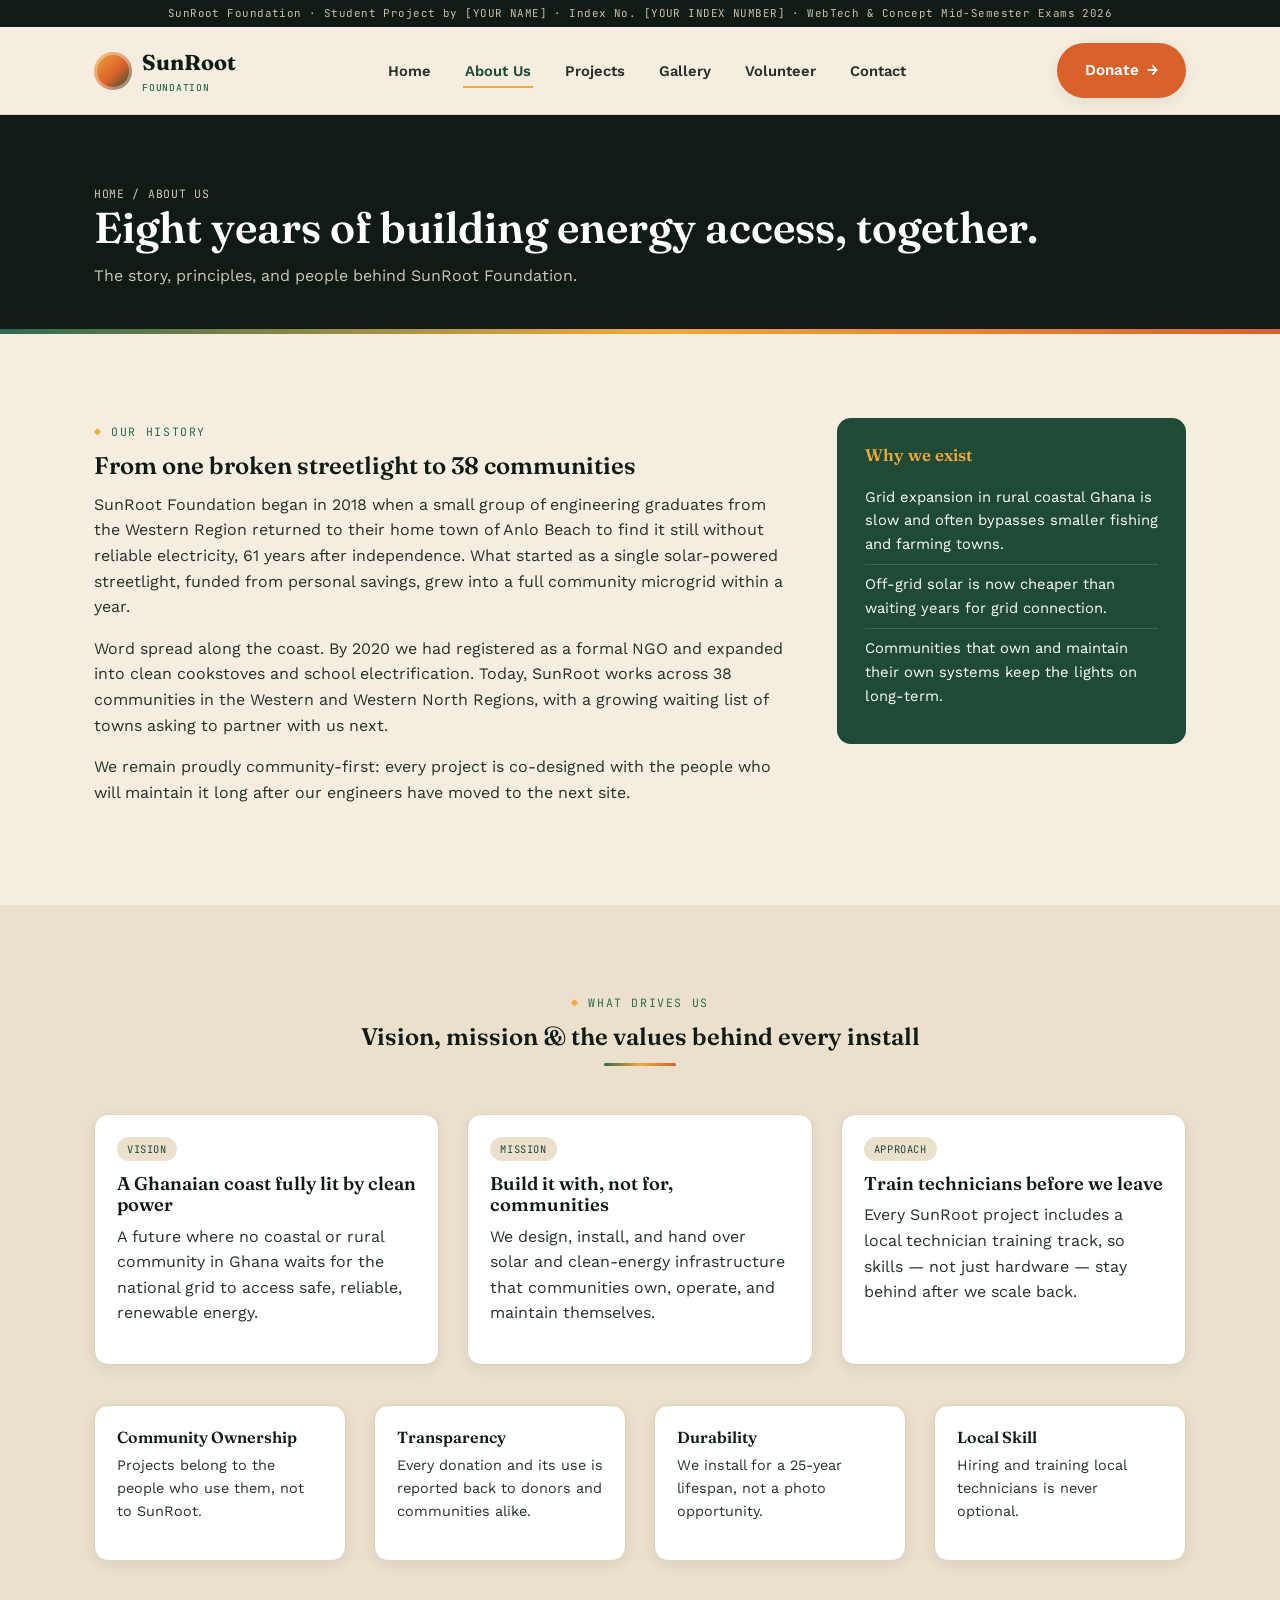
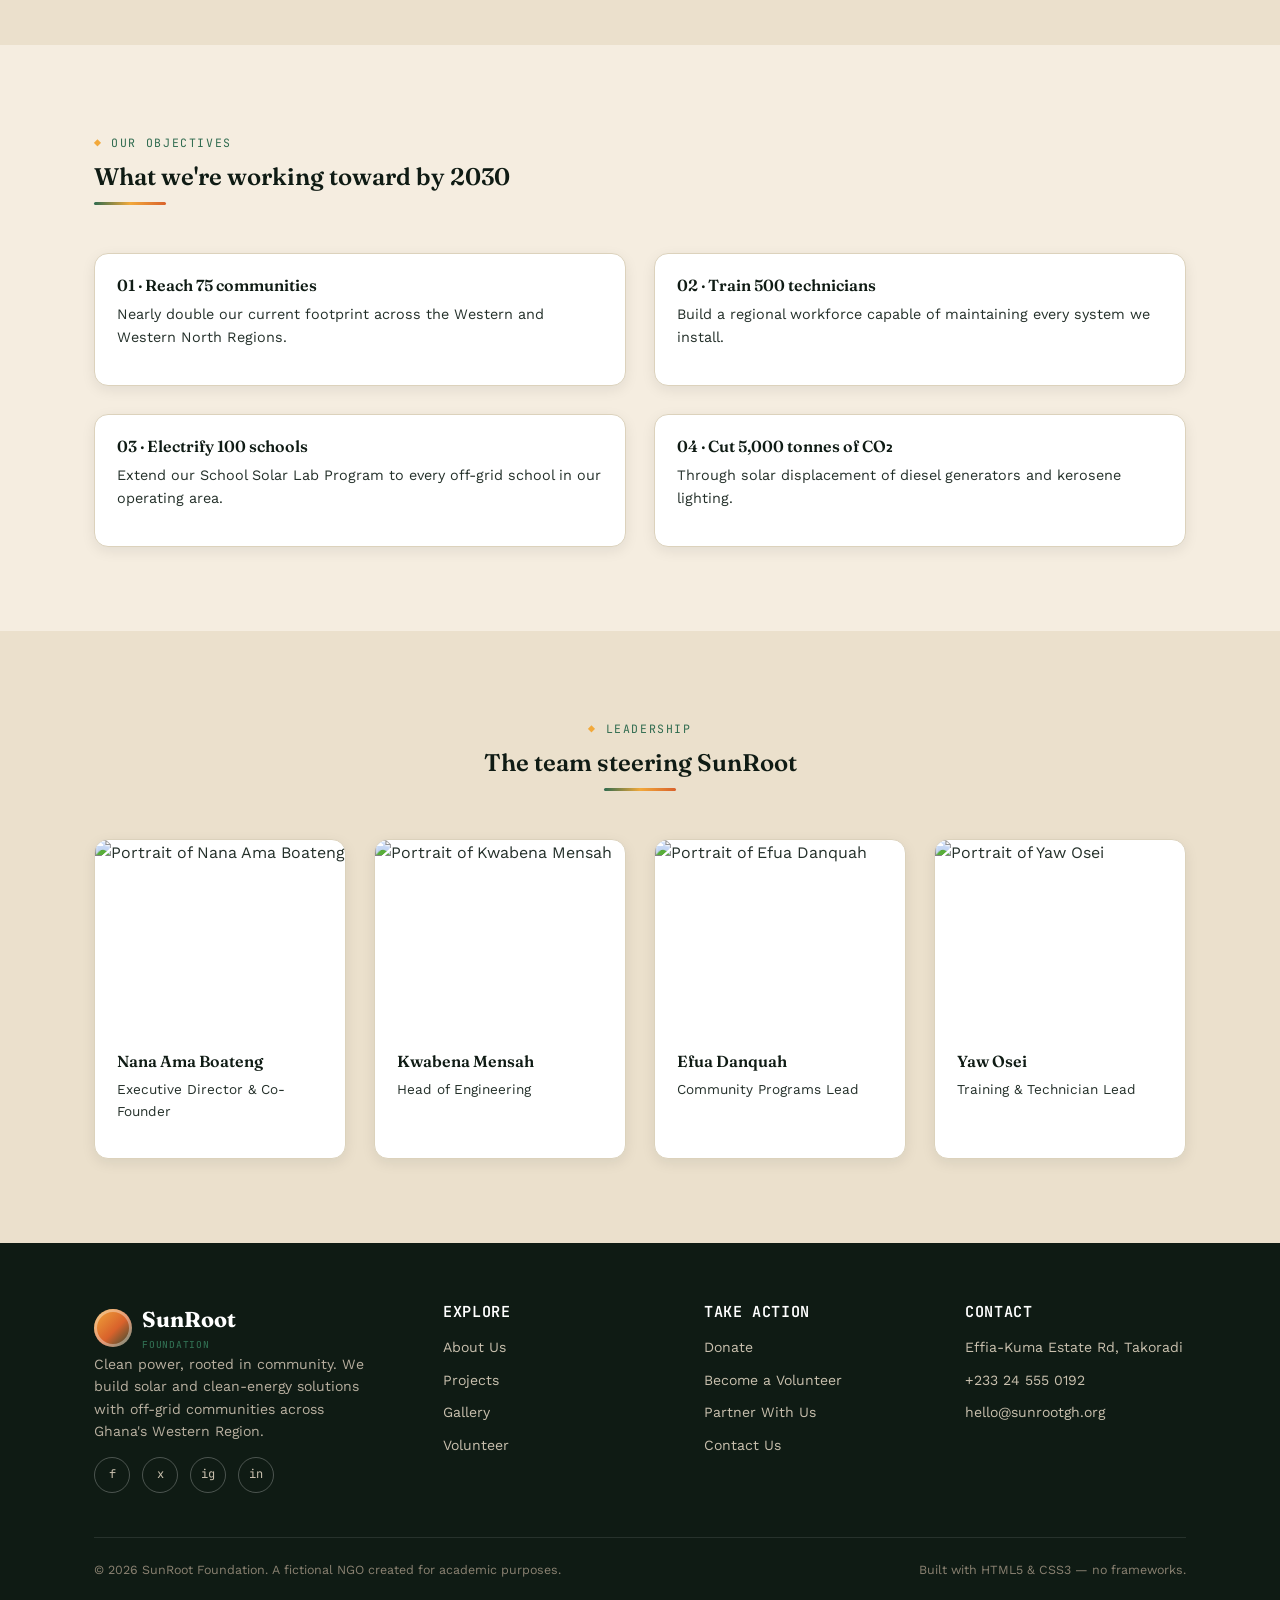
==== about.html @ 19f85299 "Added about page, projects page and style base" ====
<!DOCTYPE html>
<html lang="en">
<head>
<meta charset="UTF-8">
<meta name="viewport" content="width=device-width, initial-scale=1.0">
<title>About Us — SunRoot Foundation</title>
<meta name="description" content="Learn about SunRoot Foundation's history, mission, vision, core values, and the team building clean energy access in Ghana's Western Region.">
<link rel="stylesheet" href="css/style.css">
</head>
<body>

<div class="credit-bar">SunRoot Foundation &middot; Student Project by [YOUR NAME] &middot; Index No. [YOUR INDEX NUMBER] &middot; WebTech &amp; Concept Mid-Semester Exams 2026</div>

<header class="site-header">
  <div class="nav-wrap">
    <a href="index.html" class="brand">
      <span class="brand-mark" aria-hidden="true"></span>
      <span>SunRoot<br><small>Foundation</small></span>
    </a>
    <input type="checkbox" id="nav-toggle" class="hamburger">
    <label for="nav-toggle" class="nav-toggle-label" aria-label="Toggle navigation">&#9776;</label>
    <nav class="main-nav" aria-label="Primary">
      <ul>
        <li><a href="index.html">Home</a></li>
        <li><a href="about.html" aria-current="page">About Us</a></li>
        <li><a href="projects.html">Projects</a></li>
        <li><a href="gallery.html">Gallery</a></li>
        <li><a href="volunteer.html">Volunteer</a></li>
        <li><a href="contact.html">Contact</a></li>
      </ul>
    </nav>
    <div class="nav-cta">
      <a href="donate.html" class="btn btn-primary"><span>Donate</span> &rarr;</a>
    </div>
  </div>
</header>

<main>

  <section class="page-hero">
    <div class="container">
      <p class="breadcrumb">Home / About Us</p>
      <h1>Eight years of building energy access, together.</h1>
      <p>The story, principles, and people behind SunRoot Foundation.</p>
    </div>
  </section>

  <!-- HISTORY -->
  <section class="section">
    <div class="container">
      <div class="layout-with-aside">
        <div>
          <p class="eyebrow">Our history</p>
          <h2>From one broken streetlight to 38 communities</h2>
          <p>SunRoot Foundation began in 2018 when a small group of engineering graduates from the Western Region returned to their home town of Anlo Beach to find it still without reliable electricity, 61 years after independence. What started as a single solar-powered streetlight, funded from personal savings, grew into a full community microgrid within a year.</p>
          <p>Word spread along the coast. By 2020 we had registered as a formal NGO and expanded into clean cookstoves and school electrification. Today, SunRoot works across 38 communities in the Western and Western North Regions, with a growing waiting list of towns asking to partner with us next.</p>
          <p>We remain proudly community-first: every project is co-designed with the people who will maintain it long after our engineers have moved to the next site.</p>
        </div>
        <aside class="callout">
          <h3>Why we exist</h3>
          <ul>
            <li>Grid expansion in rural coastal Ghana is slow and often bypasses smaller fishing and farming towns.</li>
            <li>Off-grid solar is now cheaper than waiting years for grid connection.</li>
            <li>Communities that own and maintain their own systems keep the lights on long-term.</li>
          </ul>
        </aside>
      </div>
    </div>
  </section>

  <!-- VISION / MISSION / VALUES -->
  <section class="section section-alt">
    <div class="container">
      <div class="section-head center">
        <p class="eyebrow">What drives us</p>
        <h2>Vision, mission &amp; the values behind every install</h2>
        <div class="horizon-rule"></div>
      </div>
      <div class="grid grid-3">
        <div class="card">
          <div class="card-body">
            <span class="tag">Vision</span>
            <h3>A Ghanaian coast fully lit by clean power</h3>
            <p>A future where no coastal or rural community in Ghana waits for the national grid to access safe, reliable, renewable energy.</p>
          </div>
        </div>
        <div class="card">
          <div class="card-body">
            <span class="tag">Mission</span>
            <h3>Build it with, not for, communities</h3>
            <p>We design, install, and hand over solar and clean-energy infrastructure that communities own, operate, and maintain themselves.</p>
          </div>
        </div>
        <div class="card">
          <div class="card-body">
            <span class="tag">Approach</span>
            <h3>Train technicians before we leave</h3>
            <p>Every SunRoot project includes a local technician training track, so skills — not just hardware — stay behind after we scale back.</p>
          </div>
        </div>
      </div>

      <div class="grid grid-4" style="margin-top:40px;">
        <div class="card"><div class="card-body">
          <h3 style="font-size:1rem;">Community Ownership</h3>
          <p style="font-size:0.9rem;">Projects belong to the people who use them, not to SunRoot.</p>
        </div></div>
        <div class="card"><div class="card-body">
          <h3 style="font-size:1rem;">Transparency</h3>
          <p style="font-size:0.9rem;">Every donation and its use is reported back to donors and communities alike.</p>
        </div></div>
        <div class="card"><div class="card-body">
          <h3 style="font-size:1rem;">Durability</h3>
          <p style="font-size:0.9rem;">We install for a 25-year lifespan, not a photo opportunity.</p>
        </div></div>
        <div class="card"><div class="card-body">
          <h3 style="font-size:1rem;">Local Skill</h3>
          <p style="font-size:0.9rem;">Hiring and training local technicians is never optional.</p>
        </div></div>
      </div>
    </div>
  </section>

  <!-- OBJECTIVES -->
  <section class="section">
    <div class="container">
      <div class="section-head">
        <p class="eyebrow">Our objectives</p>
        <h2>What we're working toward by 2030</h2>
        <div class="horizon-rule"></div>
      </div>
      <ul class="grid grid-2" style="list-style:none;">
        <li class="card"><div class="card-body"><h3 style="font-size:1rem;">01 &middot; Reach 75 communities</h3><p style="font-size:0.9rem;">Nearly double our current footprint across the Western and Western North Regions.</p></div></li>
        <li class="card"><div class="card-body"><h3 style="font-size:1rem;">02 &middot; Train 500 technicians</h3><p style="font-size:0.9rem;">Build a regional workforce capable of maintaining every system we install.</p></div></li>
        <li class="card"><div class="card-body"><h3 style="font-size:1rem;">03 &middot; Electrify 100 schools</h3><p style="font-size:0.9rem;">Extend our School Solar Lab Program to every off-grid school in our operating area.</p></div></li>
        <li class="card"><div class="card-body"><h3 style="font-size:1rem;">04 &middot; Cut 5,000 tonnes of CO&#8322;</h3><p style="font-size:0.9rem;">Through solar displacement of diesel generators and kerosene lighting.</p></div></li>
      </ul>
    </div>
  </section>

  <!-- LEADERSHIP -->
  <section class="section section-alt">
    <div class="container">
      <div class="section-head center">
        <p class="eyebrow">Leadership</p>
        <h2>The team steering SunRoot</h2>
        <div class="horizon-rule"></div>
      </div>
      <div class="grid grid-4">
        <div class="card">
          <img src="https://picsum.photos/id/1005/400/400" alt="Portrait of Nana Ama Boateng">
          <div class="card-body">
            <h3 style="font-size:1rem;">Nana Ama Boateng</h3>
            <p style="font-size:0.85rem;">Executive Director &amp; Co-Founder</p>
          </div>
        </div>
        <div class="card">
          <img src="https://picsum.photos/id/1012/400/400" alt="Portrait of Kwabena Mensah">
          <div class="card-body">
            <h3 style="font-size:1rem;">Kwabena Mensah</h3>
            <p style="font-size:0.85rem;">Head of Engineering</p>
          </div>
        </div>
        <div class="card">
          <img src="https://picsum.photos/id/1027/400/400" alt="Portrait of Efua Danquah">
          <div class="card-body">
            <h3 style="font-size:1rem;">Efua Danquah</h3>
            <p style="font-size:0.85rem;">Community Programs Lead</p>
          </div>
        </div>
        <div class="card">
          <img src="https://picsum.photos/id/1074/400/400" alt="Portrait of Yaw Osei">
          <div class="card-body">
            <h3 style="font-size:1rem;">Yaw Osei</h3>
            <p style="font-size:0.85rem;">Training &amp; Technician Lead</p>
          </div>
        </div>
      </div>
    </div>
  </section>

</main>

<footer class="site-footer">
  <div class="container">
    <div class="footer-grid">
      <div class="footer-brand">
        <a href="index.html" class="brand" style="color:#fff;">
          <span class="brand-mark" aria-hidden="true"></span>
          <span>SunRoot<br><small>Foundation</small></span>
        </a>
        <p>Clean power, rooted in community. We build solar and clean-energy solutions with off-grid communities across Ghana's Western Region.</p>
        <div class="social-row">
          <a href="#" aria-label="Facebook">f</a>
          <a href="#" aria-label="X / Twitter">x</a>
          <a href="#" aria-label="Instagram">ig</a>
          <a href="#" aria-label="LinkedIn">in</a>
        </div>
      </div>
      <div>
        <h4>Explore</h4>
        <ul>
          <li><a href="about.html">About Us</a></li>
          <li><a href="projects.html">Projects</a></li>
          <li><a href="gallery.html">Gallery</a></li>
          <li><a href="volunteer.html">Volunteer</a></li>
        </ul>
      </div>
      <div>
        <h4>Take Action</h4>
        <ul>
          <li><a href="donate.html">Donate</a></li>
          <li><a href="volunteer.html">Become a Volunteer</a></li>
          <li><a href="contact.html">Partner With Us</a></li>
          <li><a href="contact.html">Contact Us</a></li>
        </ul>
      </div>
      <div>
        <h4>Contact</h4>
        <ul>
          <li>Effia-Kuma Estate Rd, Takoradi</li>
          <li>+233 24 555 0192</li>
          <li>hello@sunrootgh.org</li>
        </ul>
      </div>
    </div>
    <div class="footer-bottom">
      <span>&copy; 2026 SunRoot Foundation. A fictional NGO created for academic purposes.</span>
      <span>Built with HTML5 &amp; CSS3 &mdash; no frameworks.</span>
    </div>
  </div>
</footer>

</body>
</html>
---- css/style.css ----
/* =========================================================
   SunRoot Foundation — Stylesheet
   Clean Power, Rooted in Community.
   ========================================================= */

@import url('https://fonts.googleapis.com/css2?family=Fraunces:opsz,wght@9..144,400;9..144,500;9..144,600;9..144,700&family=Work+Sans:wght@400;500;600;700&family=JetBrains+Mono:wght@500&display=swap');

:root{
  /* --- Color tokens --- */
  --ink:        #0F1B14;   /* deep night sky */
  --ink-soft:   #16261C;
  --solar-gold: #F2A93B;   /* sun / primary accent */
  --root-green: #2F6B4F;   /* deep forest green, secondary */
  --root-green-dark: #1E4A36;
  --sand:       #F5EDE0;   /* warm page background */
  --sand-deep:  #EBE0CC;
  --ember:      #D9622B;   /* warm CTA / highlight */
  --slate:      #24302A;   /* body text */
  --slate-soft: #55645B;
  --white:      #FFFFFF;
  --line:       #DCD2BC;

  /* --- Type --- */
  --font-display: 'Fraunces', serif;
  --font-body: 'Work Sans', sans-serif;
  --font-mono: 'JetBrains Mono', monospace;

  --radius: 14px;
  --radius-sm: 8px;
  --shadow: 0 10px 30px rgba(15, 27, 20, 0.10);
  --shadow-soft: 0 4px 14px rgba(15, 27, 20, 0.08);
}

*, *::before, *::after{ box-sizing: border-box; }
html{ scroll-behavior: smooth; }
body{
  margin: 0;
  font-family: var(--font-body);
  color: var(--slate);
  background: var(--sand);
  line-height: 1.6;
  -webkit-font-smoothing: antialiased;
}
img{ max-width: 100%; display: block; }
a{ color: inherit; text-decoration: none; }
ul, ol{ margin: 0; padding: 0; list-style: none; }
h1, h2, h3, h4{
  font-family: var(--font-display);
  color: var(--ink);
  line-height: 1.15;
  margin: 0 0 0.5em;
  font-weight: 600;
}
p{ margin: 0 0 1em; }
:focus-visible{
  outline: 3px solid var(--ember);
  outline-offset: 3px;
}

.eyebrow{
  font-family: var(--font-mono);
  font-size: 0.72rem;
  letter-spacing: 0.14em;
  text-transform: uppercase;
  color: var(--root-green);
  display: inline-block;
  margin-bottom: 0.9em;
}
.eyebrow::before{ content: "◆ "; color: var(--solar-gold); }

.container{
  width: 100%;
  max-width: 1140px;
  margin: 0 auto;
  padding: 0 24px;
}
.section{ padding: 84px 0; }
.section-tight{ padding: 56px 0; }
.section-alt{ background: var(--sand-deep); }
.section-dark{ background: var(--ink); color: #E9E4D8; }
.section-dark h2, .section-dark h3{ color: var(--white); }

.section-head{ max-width: 640px; margin-bottom: 48px; }
.section-head.center{ margin-left: auto; margin-right: auto; text-align: center; }

/* Divider motif: a thin sunrise gradient bar, used sparingly as a signature echo */
.horizon-rule{
  height: 3px;
  width: 72px;
  border-radius: 3px;
  background: linear-gradient(90deg, var(--root-green), var(--solar-gold), var(--ember));
  margin: 0 0 22px;
}
.section-head.center .horizon-rule{ margin-inline: auto; }

/* =========================
   Buttons
   ========================= */
.btn{
  display: inline-flex;
  align-items: center;
  gap: 8px;
  padding: 13px 26px;
  border-radius: 100px;
  font-weight: 600;
  font-size: 0.95rem;
  border: 2px solid transparent;
  cursor: pointer;
  transition: transform 0.15s ease, box-shadow 0.15s ease, background 0.2s ease, color 0.2s ease;
}
.btn:hover{ transform: translateY(-2px); }
.btn-primary{ background: var(--ember); color: var(--white); box-shadow: var(--shadow-soft); }
.btn-primary:hover{ background: #C1531F; }
.btn-gold{ background: var(--solar-gold); color: var(--ink); box-shadow: var(--shadow-soft); }
.btn-gold:hover{ background: #E19A28; }
.btn-outline{ background: transparent; border-color: currentColor; color: inherit; }
.btn-outline:hover{ background: rgba(255,255,255,0.08); }
.btn-outline-dark{ background: transparent; border-color: var(--ink); color: var(--ink); }
.btn-outline-dark:hover{ background: var(--ink); color: var(--white); }
.btn-row{ display: flex; gap: 14px; flex-wrap: wrap; }

/* =========================
   Header / Nav
   ========================= */
.site-header{
  position: sticky;
  top: 0;
  z-index: 100;
  background: rgba(245, 237, 224, 0.92);
  backdrop-filter: blur(8px);
  border-bottom: 1px solid var(--line);
}
.credit-bar{
  background: var(--ink);
  color: #C9C0AE;
  font-family: var(--font-mono);
  font-size: 0.68rem;
  letter-spacing: 0.04em;
  text-align: center;
  padding: 5px 12px;
}
.nav-wrap{
  display: flex;
  align-items: center;
  justify-content: space-between;
  padding: 16px 24px;
  max-width: 1140px;
  margin: 0 auto;
}
.brand{
  display: flex;
  align-items: center;
  gap: 10px;
  font-family: var(--font-display);
  font-weight: 700;
  font-size: 1.35rem;
  color: var(--ink);
}
.brand-mark{
  width: 38px; height: 38px;
  border-radius: 50%;
  background: linear-gradient(135deg, var(--solar-gold) 0%, var(--ember) 55%, var(--root-green-dark) 100%);
  flex-shrink: 0;
  position: relative;
  box-shadow: inset 0 0 0 3px rgba(255,255,255,0.35);
}
.brand small{
  display: block;
  font-family: var(--font-mono);
  font-size: 0.6rem;
  letter-spacing: 0.08em;
  color: var(--root-green);
  font-weight: 500;
  text-transform: uppercase;
}
.main-nav ul{ display: flex; gap: 30px; align-items: center; }
.main-nav a{
  font-weight: 600;
  font-size: 0.92rem;
  color: var(--slate);
  padding: 6px 2px;
  border-bottom: 2px solid transparent;
  transition: border-color 0.2s ease, color 0.2s ease;
}
.main-nav a:hover, .main-nav a[aria-current="page"]{
  color: var(--root-green-dark);
  border-color: var(--solar-gold);
}
.nav-cta{ display: flex; align-items: center; gap: 18px; }
.hamburger{ display: none; }
.nav-toggle-label{ display: none; }

@media (max-width: 860px){
  .nav-wrap{ flex-wrap: wrap; }
  .nav-toggle-label{
    display: flex; align-items: center; justify-content: center;
    width: 42px; height: 42px; border-radius: var(--radius-sm);
    background: var(--ink); color: var(--white); cursor: pointer;
    font-family: var(--font-mono); font-size: 1.1rem;
  }
  .main-nav{
    order: 3;
    width: 100%;
    max-height: 0;
    overflow: hidden;
    transition: max-height 0.3s ease;
  }
  .main-nav ul{ flex-direction: column; align-items: flex-start; gap: 4px; padding: 16px 0 6px; }
  .main-nav a{ display: block; padding: 10px 4px; width: 100%; }
  .hamburger:checked ~ .main-nav{ max-height: 400px; }
  .nav-cta .btn span{ display: none; }
}

/* =========================
   Hero (signature sunrise)
   ========================= */
.hero{
  position: relative;
  background: linear-gradient(180deg, var(--ink) 0%, var(--ink) 45%, var(--root-green-dark) 78%, var(--solar-gold) 100%);
  color: var(--white);
  overflow: hidden;
  padding: 100px 0 0;
}
.hero-inner{
  max-width: 1140px;
  margin: 0 auto;
  padding: 0 24px 90px;
  position: relative;
  z-index: 2;
}
.hero h1{
  color: var(--white);
  font-size: clamp(2.4rem, 5vw, 3.6rem);
  max-width: 720px;
  margin-bottom: 0.35em;
}
.hero .lede{
  max-width: 560px;
  font-size: 1.1rem;
  color: #DCD5C4;
  margin-bottom: 2em;
}
.hero-sun{
  position: absolute;
  right: 6%;
  bottom: -60px;
  width: 260px; height: 260px;
  border-radius: 50%;
  background: radial-gradient(circle at 35% 30%, #FFE29A, var(--solar-gold) 55%, var(--ember) 100%);
  box-shadow: 0 0 90px 20px rgba(242,169,59,0.35);
  z-index: 1;
}
.hero-skyline{
  position: absolute;
  left: 0; right: 0; bottom: 0;
  height: 130px;
  z-index: 2;
  display: flex;
  align-items: flex-end;
  gap: 3px;
  padding: 0 4%;
  opacity: 0.9;
}
.hero-skyline i{
  display: block;
  background: var(--ink);
  flex: 1 0 auto;
}
.hero-stats{
  position: relative;
  z-index: 3;
  display: grid;
  grid-template-columns: repeat(4, 1fr);
  gap: 1px;
  background: rgba(255,255,255,0.14);
  border-top: 1px solid rgba(255,255,255,0.16);
}
.hero-stats div{
  background: var(--ink);
  padding: 26px 20px;
  text-align: left;
}
.hero-stats .num{
  font-family: var(--font-mono);
  font-size: 1.6rem;
  color: var(--solar-gold);
  display: block;
}
.hero-stats .label{ font-size: 0.8rem; color: #B9B0A0; }

/* =========================
   Page header (interior pages)
   ========================= */
.page-hero{
  background: var(--ink);
  color: var(--white);
  padding: 70px 0 46px;
  position: relative;
}
.page-hero::after{
  content: "";
  position: absolute; left: 0; right: 0; bottom: 0; height: 5px;
  background: linear-gradient(90deg, var(--root-green), var(--solar-gold), var(--ember));
}
.page-hero h1{ color: var(--white); margin-bottom: 10px; font-size: clamp(2rem, 4vw, 2.7rem); }
.page-hero p{ color: #CFC7B6; max-width: 600px; margin: 0; }
.breadcrumb{
  font-family: var(--font-mono);
  font-size: 0.72rem;
  color: var(--solar-gold);
  letter-spacing: 0.06em;
  margin-bottom: 14px;
  text-transform: uppercase;
}

/* =========================
   Cards / Grid layouts
   ========================= */
.grid{ display: grid; gap: 28px; }
.grid-3{ grid-template-columns: repeat(3, 1fr); }
.grid-2{ grid-template-columns: repeat(2, 1fr); }
.grid-4{ grid-template-columns: repeat(4, 1fr); }

.card{
  background: var(--white);
  border-radius: var(--radius);
  overflow: hidden;
  box-shadow: var(--shadow-soft);
  border: 1px solid var(--line);
  transition: transform 0.2s ease, box-shadow 0.2s ease;
  display: flex;
  flex-direction: column;
}
.card:hover{ transform: translateY(-5px); box-shadow: var(--shadow); }
.card img{ height: 190px; object-fit: cover; width: 100%; }
.card-body{ padding: 22px; flex: 1; display: flex; flex-direction: column; }
.card-body h3{ font-size: 1.15rem; margin-bottom: 8px; }
.tag{
  display: inline-block;
  font-family: var(--font-mono);
  font-size: 0.65rem;
  letter-spacing: 0.06em;
  text-transform: uppercase;
  background: var(--sand-deep);
  color: var(--root-green-dark);
  padding: 4px 10px;
  border-radius: 100px;
  margin-bottom: 12px;
  width: fit-content;
}
.tag.status-active{ background: #E4F0E8; color: var(--root-green-dark); }
.tag.status-scaling{ background: #FCEBD8; color: #A15A16; }
.card-meta{
  margin-top: auto;
  padding-top: 14px;
  border-top: 1px dashed var(--line);
  font-size: 0.82rem;
  color: var(--slate-soft);
  display: flex;
  justify-content: space-between;
}

/* Stat blocks */
.stat-strip{
  display: grid;
  grid-template-columns: repeat(4, 1fr);
  gap: 24px;
  text-align: center;
}
.stat-strip .num{
  font-family: var(--font-mono);
  font-size: 2.1rem;
  color: var(--root-green-dark);
  display: block;
}
.stat-strip .label{ font-size: 0.85rem; color: var(--slate-soft); }

/* Testimonials */
.testimonial{
  background: var(--white);
  border-radius: var(--radius);
  padding: 28px;
  border: 1px solid var(--line);
  box-shadow: var(--shadow-soft);
}
.testimonial p{ font-family: var(--font-display); font-size: 1.05rem; font-style: italic; color: var(--ink); }
.testimonial .who{ font-family: var(--font-mono); font-size: 0.75rem; color: var(--root-green); text-transform: uppercase; letter-spacing: 0.04em; }

/* Partners */
.partner-row{
  display: flex; flex-wrap: wrap; gap: 16px; justify-content: center;
}
.partner-badge{
  font-family: var(--font-mono);
  font-size: 0.82rem;
  border: 1px dashed var(--line);
  border-radius: var(--radius-sm);
  padding: 14px 22px;
  color: var(--slate-soft);
  background: var(--white);
}

/* =========================
   Aside / callout box
   ========================= */
.layout-with-aside{
  display: grid;
  grid-template-columns: 2fr 1fr;
  gap: 44px;
  align-items: start;
}
aside.callout{
  background: var(--root-green-dark);
  color: var(--white);
  border-radius: var(--radius);
  padding: 28px;
  position: sticky;
  top: 100px;
}
aside.callout h3{ color: var(--solar-gold); font-size: 1.05rem; }
aside.callout ul{ margin-top: 12px; }
aside.callout li{ padding: 8px 0; border-top: 1px solid rgba(255,255,255,0.15); font-size: 0.92rem; }
aside.callout li:first-child{ border-top: none; }

/* =========================
   Tables
   ========================= */
.table-wrap{ overflow-x: auto; border-radius: var(--radius); box-shadow: var(--shadow-soft); border: 1px solid var(--line); }
table{ width: 100%; border-collapse: collapse; background: var(--white); min-width: 560px; }
thead th{
  font-family: var(--font-mono);
  font-size: 0.72rem;
  text-transform: uppercase;
  letter-spacing: 0.05em;
  background: var(--ink);
  color: var(--solar-gold);
  text-align: left;
  padding: 14px 18px;
}
tbody td{ padding: 14px 18px; border-top: 1px solid var(--line); font-size: 0.92rem; }
tbody tr:nth-child(even){ background: var(--sand); }
tbody tr:hover{ background: var(--sand-deep); }

/* =========================
   Forms
   ========================= */
.form-card{
  background: var(--white);
  border-radius: var(--radius);
  padding: 36px;
  box-shadow: var(--shadow);
  border: 1px solid var(--line);
}
.form-grid{ display: grid; grid-template-columns: 1fr 1fr; gap: 20px; }
.field{ display: flex; flex-direction: column; gap: 7px; margin-bottom: 20px; }
.field.full{ grid-column: 1 / -1; }
.field label{ font-weight: 600; font-size: 0.88rem; color: var(--ink); }
.field .hint{ font-size: 0.76rem; color: var(--slate-soft); font-weight: 400; }
input, select, textarea{
  font-family: var(--font-body);
  font-size: 0.95rem;
  padding: 12px 14px;
  border-radius: var(--radius-sm);
  border: 1px solid var(--line);
  background: var(--sand);
  color: var(--slate);
}
input:focus, select:focus, textarea:focus{
  outline: none;
  border-color: var(--root-green);
  background: var(--white);
  box-shadow: 0 0 0 3px rgba(47,107,79,0.15);
}
fieldset{ border: none; padding: 0; margin: 0 0 20px; }
legend{ font-family: var(--font-mono); font-size: 0.75rem; text-transform: uppercase; color: var(--root-green-dark); letter-spacing: 0.05em; margin-bottom: 10px; padding: 0; }
.radio-row, .check-row{ display: flex; flex-wrap: wrap; gap: 16px; }
.radio-row label, .check-row label{ display: flex; align-items: center; gap: 8px; font-weight: 400; font-size: 0.9rem; }
input[type="radio"], input[type="checkbox"]{ width: auto; accent-color: var(--root-green); }

/* Donation tiers */
.tier-row{ display: grid; grid-template-columns: repeat(4, 1fr); gap: 14px; margin-bottom: 26px; }
.tier{
  border: 2px solid var(--line);
  border-radius: var(--radius-sm);
  padding: 16px 10px;
  text-align: center;
  cursor: pointer;
  background: var(--sand);
}
.tier input{ position: absolute; opacity: 0; }
.tier span{ display: block; font-family: var(--font-mono); font-weight: 700; font-size: 1.1rem; color: var(--ink); }
.tier small{ color: var(--slate-soft); font-size: 0.72rem; }
.tier:has(input:checked){ border-color: var(--ember); background: #FBEADD; }

/* =========================
   Footer
   ========================= */
.site-footer{ background: var(--ink); color: #C9C0AE; padding: 60px 0 0; }
.footer-grid{
  display: grid;
  grid-template-columns: 1.4fr 1fr 1fr 1fr;
  gap: 40px;
  padding-bottom: 44px;
  border-bottom: 1px solid rgba(255,255,255,0.1);
}
.footer-grid h4{ color: var(--white); font-size: 0.95rem; margin-bottom: 16px; font-family: var(--font-mono); text-transform: uppercase; letter-spacing: 0.04em; }
.footer-grid li{ margin-bottom: 10px; font-size: 0.88rem; }
.footer-grid a:hover{ color: var(--solar-gold); }
.footer-brand p{ font-size: 0.88rem; color: #B9B0A0; max-width: 280px; }
.social-row{ display: flex; gap: 12px; margin-top: 14px; }
.social-row a{
  width: 36px; height: 36px; border-radius: 50%;
  border: 1px solid rgba(255,255,255,0.25);
  display: flex; align-items: center; justify-content: center;
  font-family: var(--font-mono); font-size: 0.75rem;
}
.social-row a:hover{ background: var(--solar-gold); color: var(--ink); border-color: var(--solar-gold); }
.footer-bottom{
  display: flex; justify-content: space-between; flex-wrap: wrap; gap: 10px;
  padding: 22px 0; font-size: 0.78rem; color: #8B8272;
}

/* =========================
   Utility
   ========================= */
.mt-0{ margin-top: 0; }
.text-center{ text-align: center; }
.badge-list{ display: flex; flex-wrap: wrap; gap: 10px; }

/* =========================
   Responsive
   ========================= */
@media (max-width: 960px){
  .grid-3, .grid-4{ grid-template-columns: repeat(2, 1fr); }
  .hero-stats{ grid-template-columns: repeat(2, 1fr); }
  .stat-strip{ grid-template-columns: repeat(2, 1fr); }
  .layout-with-aside{ grid-template-columns: 1fr; }
  aside.callout{ position: static; }
  .footer-grid{ grid-template-columns: 1fr 1fr; }
  .tier-row{ grid-template-columns: repeat(2, 1fr); }
}
@media (max-width: 600px){
  .section{ padding: 56px 0; }
  .grid-3, .grid-4, .grid-2{ grid-template-columns: 1fr; }
  .form-grid{ grid-template-columns: 1fr; }
  .footer-grid{ grid-template-columns: 1fr; }
  .hero-stats{ grid-template-columns: 1fr 1fr; }
  .tier-row{ grid-template-columns: 1fr 1fr; }
}
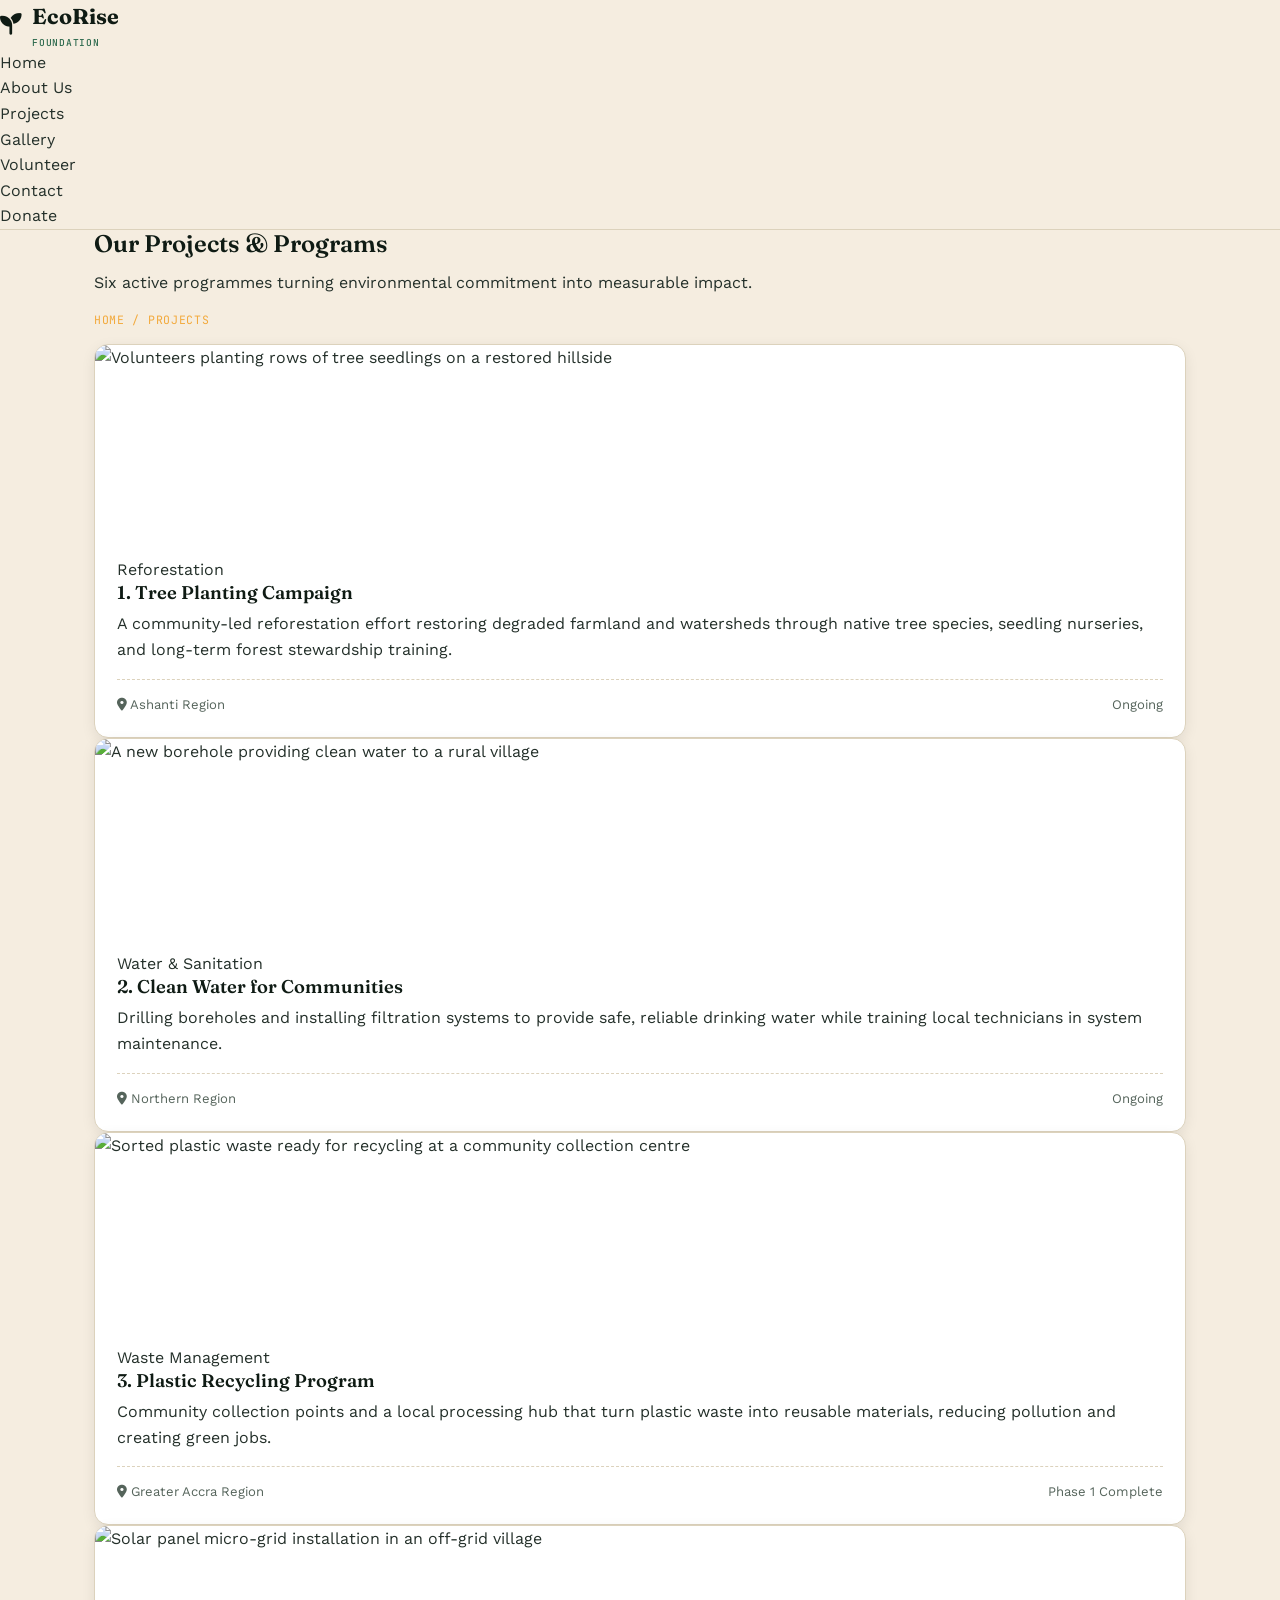
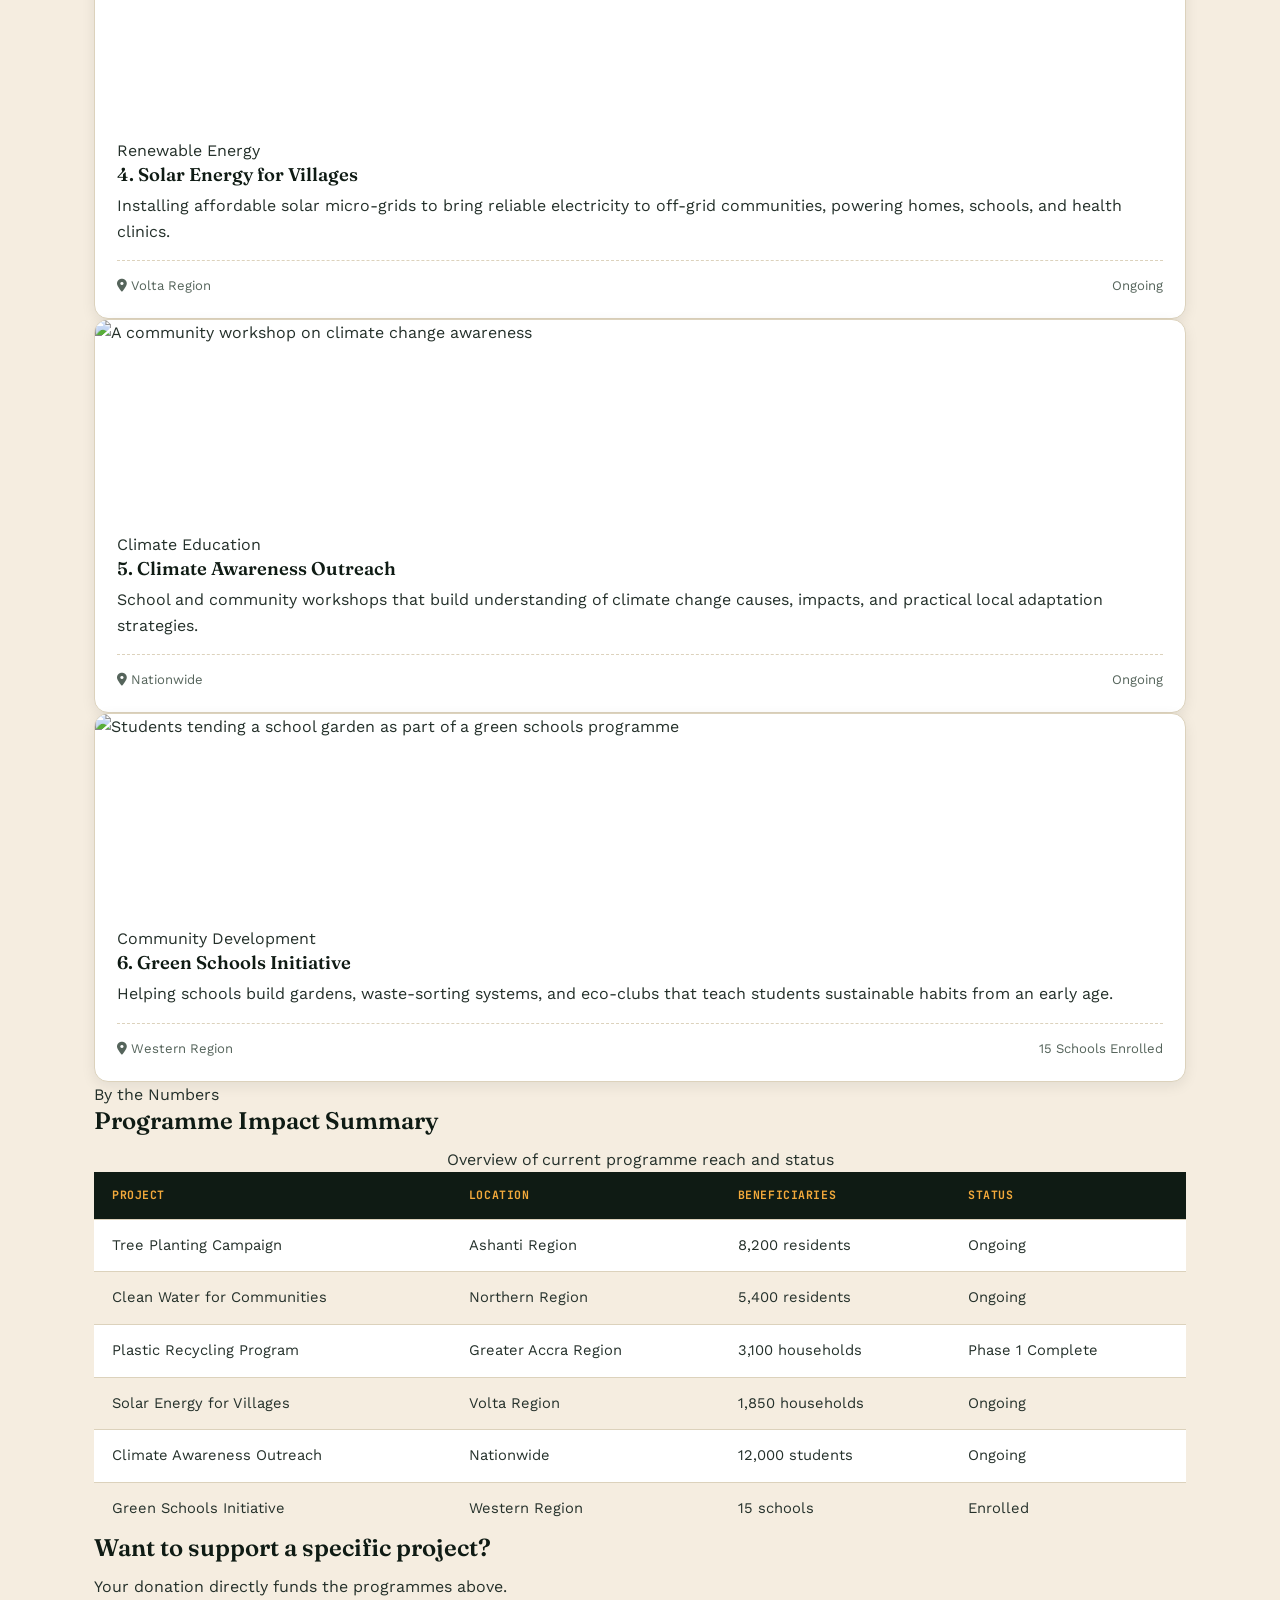
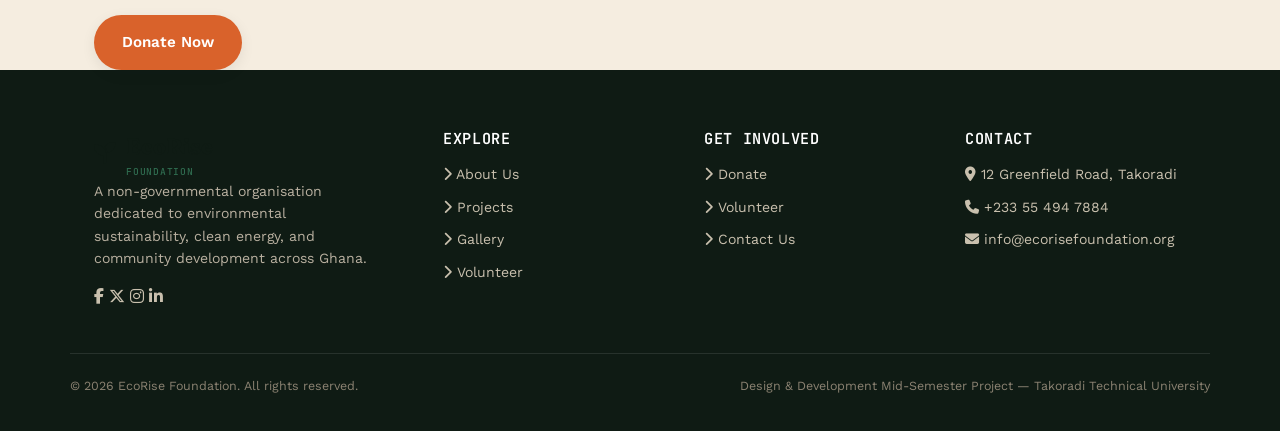
==== commit 93ba733c: "feat: updated the home, about and projects page" ====
--- a/about.html
+++ b/about.html
@@ -3,233 +3,251 @@
 <head>
 <meta charset="UTF-8">
 <meta name="viewport" content="width=device-width, initial-scale=1.0">
-<title>About Us — SunRoot Foundation</title>
-<meta name="description" content="Learn about SunRoot Foundation's history, mission, vision, core values, and the team building clean energy access in Ghana's Western Region.">
+<title>Projects &amp; Programs | EcoRise Foundation</title>
+<meta name="description" content="Explore EcoRise Foundation's environmental and community development projects, from tree planting to solar energy access.">
+<link rel="preconnect" href="https://fonts.googleapis.com">
+<link href="https://fonts.googleapis.com/css2?family=Poppins:wght@500;600;700;800&family=Nunito+Sans:wght@400;600;700&display=swap" rel="stylesheet">
+<link rel="stylesheet" href="https://cdnjs.cloudflare.com/ajax/libs/font-awesome/6.5.1/css/all.min.css">
 <link rel="stylesheet" href="css/style.css">
 </head>
 <body>
 
-<div class="credit-bar">SunRoot Foundation &middot; Student Project by [YOUR NAME] &middot; Index No. [YOUR INDEX NUMBER] &middot; WebTech &amp; Concept Mid-Semester Exams 2026</div>
+<!-- Name: [Your Full Name]  |  Index Number: [Your Index Number] -->
 
 <header class="site-header">
-  <div class="nav-wrap">
+  <nav class="navbar" aria-label="Primary navigation">
     <a href="index.html" class="brand">
-      <span class="brand-mark" aria-hidden="true"></span>
-      <span>SunRoot<br><small>Foundation</small></span>
+      <span class="brand-icon"><i class="fa-solid fa-seedling"></i></span>
+      <span>EcoRise <small>Foundation</small></span>
     </a>
-    <input type="checkbox" id="nav-toggle" class="hamburger">
-    <label for="nav-toggle" class="nav-toggle-label" aria-label="Toggle navigation">&#9776;</label>
-    <nav class="main-nav" aria-label="Primary">
+    <ul class="nav-links">
+      <li><a href="index.html">Home</a></li>
+      <li><a href="about.html">About Us</a></li>
+      <li><a href="projects.html" class="active">Projects</a></li>
+      <li><a href="gallery.html">Gallery</a></li>
+      <li><a href="volunteer.html">Volunteer</a></li>
+      <li><a href="contact.html">Contact</a></li>
+      <li><a href="donate.html" class="nav-cta">Donate</a></li>
+    </ul>
+  </nav>
+</header>
+
+<main>
+
+  <section class="page-banner">
+    <div class="container">
+      <h1>Our Projects &amp; Programs</h1>
+      <p>Six active programmes turning environmental commitment into measurable impact.</p>
+      <p class="breadcrumb"><a href="index.html">Home</a> / Projects</p>
+    </div>
+  </section>
+
+  <!-- ============ Projects Grid ============ -->
+  <section>
+    <div class="container">
+      <div class="card-grid">
+
+        <article class="card">
+          <img src="images/tree-plant.jpg" alt="Volunteers planting rows of tree seedlings on a restored hillside">
+          <div class="card-body">
+            <span class="card-tag">Reforestation</span>
+            <h3>1. Tree Planting Campaign</h3>
+            <p>A community-led reforestation effort restoring degraded farmland and watersheds through native tree species, seedling nurseries, and long-term forest stewardship training.</p>
+            <div class="card-meta">
+              <span><i class="fa-solid fa-location-dot"></i> Ashanti Region</span>
+              <span class="status-pill status-ongoing">Ongoing</span>
+            </div>
+          </div>
+        </article>
+
+        <article class="card">
+          <img src="images/clean_water.jpg" alt="A new borehole providing clean water to a rural village">
+          <div class="card-body">
+            <span class="card-tag">Water &amp; Sanitation</span>
+            <h3>2. Clean Water for Communities</h3>
+            <p>Drilling boreholes and installing filtration systems to provide safe, reliable drinking water while training local technicians in system maintenance.</p>
+            <div class="card-meta">
+              <span><i class="fa-solid fa-location-dot"></i> Northern Region</span>
+              <span class="status-pill status-ongoing">Ongoing</span>
+            </div>
+          </div>
+        </article>
+
+        <article class="card">
+          <img src="images/plastic.jpg" alt="Sorted plastic waste ready for recycling at a community collection centre">
+          <div class="card-body">
+            <span class="card-tag">Waste Management</span>
+            <h3>3. Plastic Recycling Program</h3>
+            <p>Community collection points and a local processing hub that turn plastic waste into reusable materials, reducing pollution and creating green jobs.</p>
+            <div class="card-meta">
+              <span><i class="fa-solid fa-location-dot"></i> Greater Accra Region</span>
+              <span class="status-pill status-complete">Phase 1 Complete</span>
+            </div>
+          </div>
+        </article>
+
+        <article class="card">
+          <img src="images/solar.webp" alt="Solar panel micro-grid installation in an off-grid village">
+          <div class="card-body">
+            <span class="card-tag">Renewable Energy</span>
+            <h3>4. Solar Energy for Villages</h3>
+            <p>Installing affordable solar micro-grids to bring reliable electricity to off-grid communities, powering homes, schools, and health clinics.</p>
+            <div class="card-meta">
+              <span><i class="fa-solid fa-location-dot"></i> Volta Region</span>
+              <span class="status-pill status-ongoing">Ongoing</span>
+            </div>
+          </div>
+        </article>
+
+        <article class="card">
+          <img src="images/climate.jpg" alt="A community workshop on climate change awareness">
+          <div class="card-body">
+            <span class="card-tag">Climate Education</span>
+            <h3>5. Climate Awareness Outreach</h3>
+            <p>School and community workshops that build understanding of climate change causes, impacts, and practical local adaptation strategies.</p>
+            <div class="card-meta">
+              <span><i class="fa-solid fa-location-dot"></i> Nationwide</span>
+              <span class="status-pill status-ongoing">Ongoing</span>
+            </div>
+          </div>
+        </article>
+
+        <article class="card">
+          <img src="images/green-school.jpg" alt="Students tending a school garden as part of a green schools programme">
+          <div class="card-body">
+            <span class="card-tag">Community Development</span>
+            <h3>6. Green Schools Initiative</h3>
+            <p>Helping schools build gardens, waste-sorting systems, and eco-clubs that teach students sustainable habits from an early age.</p>
+            <div class="card-meta">
+              <span><i class="fa-solid fa-location-dot"></i> Western Region</span>
+              <span class="status-pill status-complete">15 Schools Enrolled</span>
+            </div>
+          </div>
+        </article>
+
+      </div>
+    </div>
+  </section>
+
+  <!-- ============ Impact Summary Table ============ -->
+  <section class="bg-tint">
+    <div class="container">
+      <div class="section-heading center">
+        <span class="section-eyebrow">By the Numbers</span>
+        <h2>Programme Impact Summary</h2>
+      </div>
+      <table class="data-table">
+        <caption>Overview of current programme reach and status</caption>
+        <thead>
+          <tr>
+            <th scope="col">Project</th>
+            <th scope="col">Location</th>
+            <th scope="col">Beneficiaries</th>
+            <th scope="col">Status</th>
+          </tr>
+        </thead>
+        <tbody>
+          <tr>
+            <td>Tree Planting Campaign</td>
+            <td>Ashanti Region</td>
+            <td>8,200 residents</td>
+            <td><span class="status-pill status-ongoing">Ongoing</span></td>
+          </tr>
+          <tr>
+            <td>Clean Water for Communities</td>
+            <td>Northern Region</td>
+            <td>5,400 residents</td>
+            <td><span class="status-pill status-ongoing">Ongoing</span></td>
+          </tr>
+          <tr>
+            <td>Plastic Recycling Program</td>
+            <td>Greater Accra Region</td>
+            <td>3,100 households</td>
+            <td><span class="status-pill status-complete">Phase 1 Complete</span></td>
+          </tr>
+          <tr>
+            <td>Solar Energy for Villages</td>
+            <td>Volta Region</td>
+            <td>1,850 households</td>
+            <td><span class="status-pill status-ongoing">Ongoing</span></td>
+          </tr>
+          <tr>
+            <td>Climate Awareness Outreach</td>
+            <td>Nationwide</td>
+            <td>12,000 students</td>
+            <td><span class="status-pill status-ongoing">Ongoing</span></td>
+          </tr>
+          <tr>
+            <td>Green Schools Initiative</td>
+            <td>Western Region</td>
+            <td>15 schools</td>
+            <td><span class="status-pill status-complete">Enrolled</span></td>
+          </tr>
+        </tbody>
+      </table>
+    </div>
+  </section>
+
+  <section>
+    <div class="container">
+      <div class="cta-banner">
+        <div>
+          <h2>Want to support a specific project?</h2>
+          <p>Your donation directly funds the programmes above.</p>
+        </div>
+        <a href="donate.html" class="btn btn-primary">Donate Now</a>
+      </div>
+    </div>
+  </section>
+
+</main>
+
+<footer class="site-footer">
+  <div class="container footer-grid">
+    <div class="footer-brand">
+      <a href="index.html" class="brand">
+        <span class="brand-icon"><i class="fa-solid fa-seedling"></i></span>
+        <span>EcoRise <small>Foundation</small></span>
+      </a>
+      <p>A non-governmental organisation dedicated to environmental sustainability, clean energy, and community development across Ghana.</p>
+      <div class="footer-social">
+        <a href="#" aria-label="Facebook"><i class="fa-brands fa-facebook-f"></i></a>
+        <a href="#" aria-label="Twitter / X"><i class="fa-brands fa-x-twitter"></i></a>
+        <a href="#" aria-label="Instagram"><i class="fa-brands fa-instagram"></i></a>
+        <a href="#" aria-label="LinkedIn"><i class="fa-brands fa-linkedin-in"></i></a>
+      </div>
+    </div>
+    <nav class="footer-col">
+      <h4>Explore</h4>
       <ul>
-        <li><a href="index.html">Home</a></li>
-        <li><a href="about.html" aria-current="page">About Us</a></li>
-        <li><a href="projects.html">Projects</a></li>
-        <li><a href="gallery.html">Gallery</a></li>
-        <li><a href="volunteer.html">Volunteer</a></li>
-        <li><a href="contact.html">Contact</a></li>
+        <li><a href="about.html"><i class="fa-solid fa-chevron-right"></i> About Us</a></li>
+        <li><a href="projects.html"><i class="fa-solid fa-chevron-right"></i> Projects</a></li>
+        <li><a href="gallery.html"><i class="fa-solid fa-chevron-right"></i> Gallery</a></li>
+        <li><a href="volunteer.html"><i class="fa-solid fa-chevron-right"></i> Volunteer</a></li>
       </ul>
     </nav>
-    <div class="nav-cta">
-      <a href="donate.html" class="btn btn-primary"><span>Donate</span> &rarr;</a>
+    <nav class="footer-col">
+      <h4>Get Involved</h4>
+      <ul>
+        <li><a href="donate.html"><i class="fa-solid fa-chevron-right"></i> Donate</a></li>
+        <li><a href="volunteer.html"><i class="fa-solid fa-chevron-right"></i> Volunteer</a></li>
+        <li><a href="contact.html"><i class="fa-solid fa-chevron-right"></i> Contact Us</a></li>
+      </ul>
+    </nav>
+    <div class="footer-col">
+      <h4>Contact</h4>
+      <ul>
+        <li><a href="#"><i class="fa-solid fa-location-dot"></i> 12 Greenfield Road, Takoradi</a></li>
+        <li><a href="tel:+233554947884"><i class="fa-solid fa-phone"></i> +233 55 494 7884</a></li>
+        <li><a href="mailto:info@ecorisefoundation.org"><i class="fa-solid fa-envelope"></i> info@ecorisefoundation.org</a></li>
+      </ul>
     </div>
   </div>
-</header>
-
-<main>
-
-  <section class="page-hero">
-    <div class="container">
-      <p class="breadcrumb">Home / About Us</p>
-      <h1>Eight years of building energy access, together.</h1>
-      <p>The story, principles, and people behind SunRoot Foundation.</p>
-    </div>
-  </section>
-
-  <!-- HISTORY -->
-  <section class="section">
-    <div class="container">
-      <div class="layout-with-aside">
-        <div>
-          <p class="eyebrow">Our history</p>
-          <h2>From one broken streetlight to 38 communities</h2>
-          <p>SunRoot Foundation began in 2018 when a small group of engineering graduates from the Western Region returned to their home town of Anlo Beach to find it still without reliable electricity, 61 years after independence. What started as a single solar-powered streetlight, funded from personal savings, grew into a full community microgrid within a year.</p>
-          <p>Word spread along the coast. By 2020 we had registered as a formal NGO and expanded into clean cookstoves and school electrification. Today, SunRoot works across 38 communities in the Western and Western North Regions, with a growing waiting list of towns asking to partner with us next.</p>
-          <p>We remain proudly community-first: every project is co-designed with the people who will maintain it long after our engineers have moved to the next site.</p>
-        </div>
-        <aside class="callout">
-          <h3>Why we exist</h3>
-          <ul>
-            <li>Grid expansion in rural coastal Ghana is slow and often bypasses smaller fishing and farming towns.</li>
-            <li>Off-grid solar is now cheaper than waiting years for grid connection.</li>
-            <li>Communities that own and maintain their own systems keep the lights on long-term.</li>
-          </ul>
-        </aside>
-      </div>
-    </div>
-  </section>
-
-  <!-- VISION / MISSION / VALUES -->
-  <section class="section section-alt">
-    <div class="container">
-      <div class="section-head center">
-        <p class="eyebrow">What drives us</p>
-        <h2>Vision, mission &amp; the values behind every install</h2>
-        <div class="horizon-rule"></div>
-      </div>
-      <div class="grid grid-3">
-        <div class="card">
-          <div class="card-body">
-            <span class="tag">Vision</span>
-            <h3>A Ghanaian coast fully lit by clean power</h3>
-            <p>A future where no coastal or rural community in Ghana waits for the national grid to access safe, reliable, renewable energy.</p>
-          </div>
-        </div>
-        <div class="card">
-          <div class="card-body">
-            <span class="tag">Mission</span>
-            <h3>Build it with, not for, communities</h3>
-            <p>We design, install, and hand over solar and clean-energy infrastructure that communities own, operate, and maintain themselves.</p>
-          </div>
-        </div>
-        <div class="card">
-          <div class="card-body">
-            <span class="tag">Approach</span>
-            <h3>Train technicians before we leave</h3>
-            <p>Every SunRoot project includes a local technician training track, so skills — not just hardware — stay behind after we scale back.</p>
-          </div>
-        </div>
-      </div>
-
-      <div class="grid grid-4" style="margin-top:40px;">
-        <div class="card"><div class="card-body">
-          <h3 style="font-size:1rem;">Community Ownership</h3>
-          <p style="font-size:0.9rem;">Projects belong to the people who use them, not to SunRoot.</p>
-        </div></div>
-        <div class="card"><div class="card-body">
-          <h3 style="font-size:1rem;">Transparency</h3>
-          <p style="font-size:0.9rem;">Every donation and its use is reported back to donors and communities alike.</p>
-        </div></div>
-        <div class="card"><div class="card-body">
-          <h3 style="font-size:1rem;">Durability</h3>
-          <p style="font-size:0.9rem;">We install for a 25-year lifespan, not a photo opportunity.</p>
-        </div></div>
-        <div class="card"><div class="card-body">
-          <h3 style="font-size:1rem;">Local Skill</h3>
-          <p style="font-size:0.9rem;">Hiring and training local technicians is never optional.</p>
-        </div></div>
-      </div>
-    </div>
-  </section>
-
-  <!-- OBJECTIVES -->
-  <section class="section">
-    <div class="container">
-      <div class="section-head">
-        <p class="eyebrow">Our objectives</p>
-        <h2>What we're working toward by 2030</h2>
-        <div class="horizon-rule"></div>
-      </div>
-      <ul class="grid grid-2" style="list-style:none;">
-        <li class="card"><div class="card-body"><h3 style="font-size:1rem;">01 &middot; Reach 75 communities</h3><p style="font-size:0.9rem;">Nearly double our current footprint across the Western and Western North Regions.</p></div></li>
-        <li class="card"><div class="card-body"><h3 style="font-size:1rem;">02 &middot; Train 500 technicians</h3><p style="font-size:0.9rem;">Build a regional workforce capable of maintaining every system we install.</p></div></li>
-        <li class="card"><div class="card-body"><h3 style="font-size:1rem;">03 &middot; Electrify 100 schools</h3><p style="font-size:0.9rem;">Extend our School Solar Lab Program to every off-grid school in our operating area.</p></div></li>
-        <li class="card"><div class="card-body"><h3 style="font-size:1rem;">04 &middot; Cut 5,000 tonnes of CO&#8322;</h3><p style="font-size:0.9rem;">Through solar displacement of diesel generators and kerosene lighting.</p></div></li>
-      </ul>
-    </div>
-  </section>
-
-  <!-- LEADERSHIP -->
-  <section class="section section-alt">
-    <div class="container">
-      <div class="section-head center">
-        <p class="eyebrow">Leadership</p>
-        <h2>The team steering SunRoot</h2>
-        <div class="horizon-rule"></div>
-      </div>
-      <div class="grid grid-4">
-        <div class="card">
-          <img src="https://picsum.photos/id/1005/400/400" alt="Portrait of Nana Ama Boateng">
-          <div class="card-body">
-            <h3 style="font-size:1rem;">Nana Ama Boateng</h3>
-            <p style="font-size:0.85rem;">Executive Director &amp; Co-Founder</p>
-          </div>
-        </div>
-        <div class="card">
-          <img src="https://picsum.photos/id/1012/400/400" alt="Portrait of Kwabena Mensah">
-          <div class="card-body">
-            <h3 style="font-size:1rem;">Kwabena Mensah</h3>
-            <p style="font-size:0.85rem;">Head of Engineering</p>
-          </div>
-        </div>
-        <div class="card">
-          <img src="https://picsum.photos/id/1027/400/400" alt="Portrait of Efua Danquah">
-          <div class="card-body">
-            <h3 style="font-size:1rem;">Efua Danquah</h3>
-            <p style="font-size:0.85rem;">Community Programs Lead</p>
-          </div>
-        </div>
-        <div class="card">
-          <img src="https://picsum.photos/id/1074/400/400" alt="Portrait of Yaw Osei">
-          <div class="card-body">
-            <h3 style="font-size:1rem;">Yaw Osei</h3>
-            <p style="font-size:0.85rem;">Training &amp; Technician Lead</p>
-          </div>
-        </div>
-      </div>
-    </div>
-  </section>
-
-</main>
-
-<footer class="site-footer">
-  <div class="container">
-    <div class="footer-grid">
-      <div class="footer-brand">
-        <a href="index.html" class="brand" style="color:#fff;">
-          <span class="brand-mark" aria-hidden="true"></span>
-          <span>SunRoot<br><small>Foundation</small></span>
-        </a>
-        <p>Clean power, rooted in community. We build solar and clean-energy solutions with off-grid communities across Ghana's Western Region.</p>
-        <div class="social-row">
-          <a href="#" aria-label="Facebook">f</a>
-          <a href="#" aria-label="X / Twitter">x</a>
-          <a href="#" aria-label="Instagram">ig</a>
-          <a href="#" aria-label="LinkedIn">in</a>
-        </div>
-      </div>
-      <div>
-        <h4>Explore</h4>
-        <ul>
-          <li><a href="about.html">About Us</a></li>
-          <li><a href="projects.html">Projects</a></li>
-          <li><a href="gallery.html">Gallery</a></li>
-          <li><a href="volunteer.html">Volunteer</a></li>
-        </ul>
-      </div>
-      <div>
-        <h4>Take Action</h4>
-        <ul>
-          <li><a href="donate.html">Donate</a></li>
-          <li><a href="volunteer.html">Become a Volunteer</a></li>
-          <li><a href="contact.html">Partner With Us</a></li>
-          <li><a href="contact.html">Contact Us</a></li>
-        </ul>
-      </div>
-      <div>
-        <h4>Contact</h4>
-        <ul>
-          <li>Effia-Kuma Estate Rd, Takoradi</li>
-          <li>+233 24 555 0192</li>
-          <li>hello@sunrootgh.org</li>
-        </ul>
-      </div>
-    </div>
-    <div class="footer-bottom">
-      <span>&copy; 2026 SunRoot Foundation. A fictional NGO created for academic purposes.</span>
-      <span>Built with HTML5 &amp; CSS3 &mdash; no frameworks.</span>
-    </div>
+  <div class="container footer-bottom">
+    <p>&copy; 2026 EcoRise Foundation. All rights reserved.</p>
+    <p>Design &amp; Development Mid-Semester Project — Takoradi Technical University</p>
   </div>
 </footer>
 
 </body>
-</html>+</html>
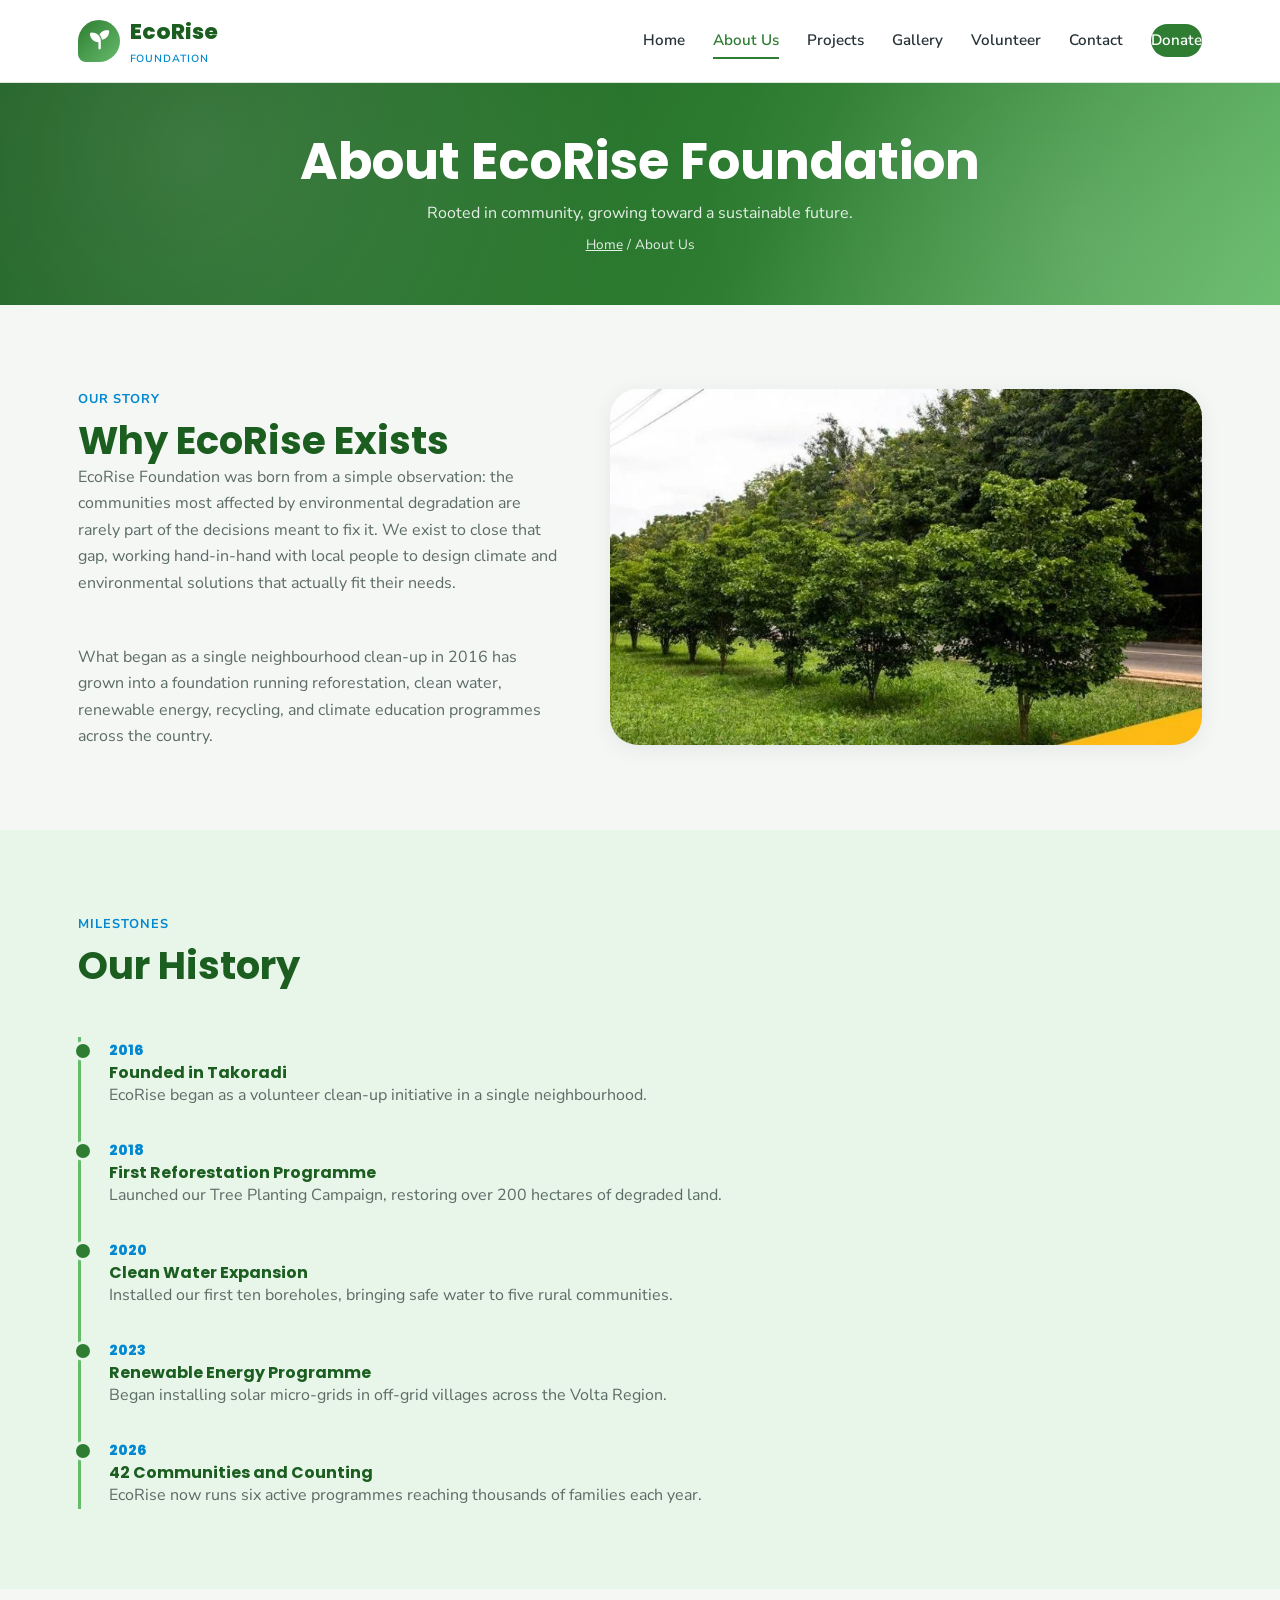
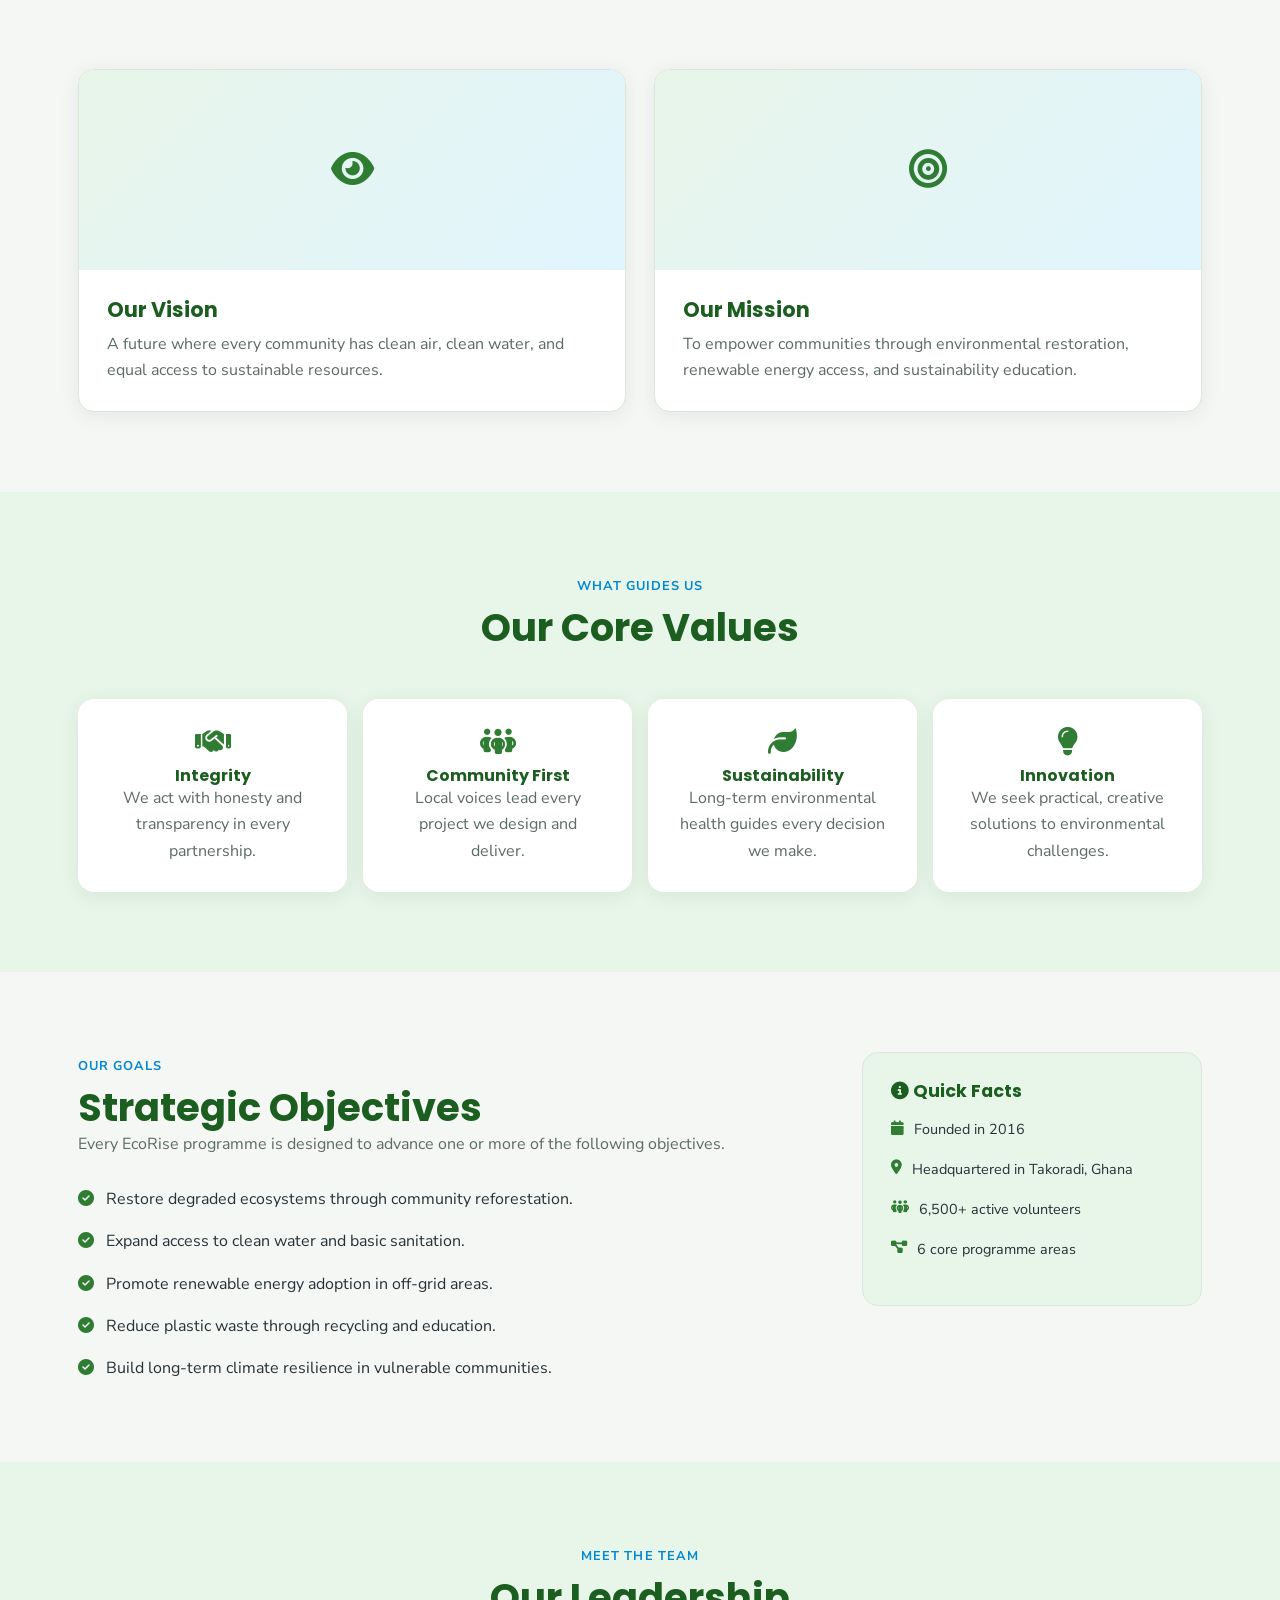
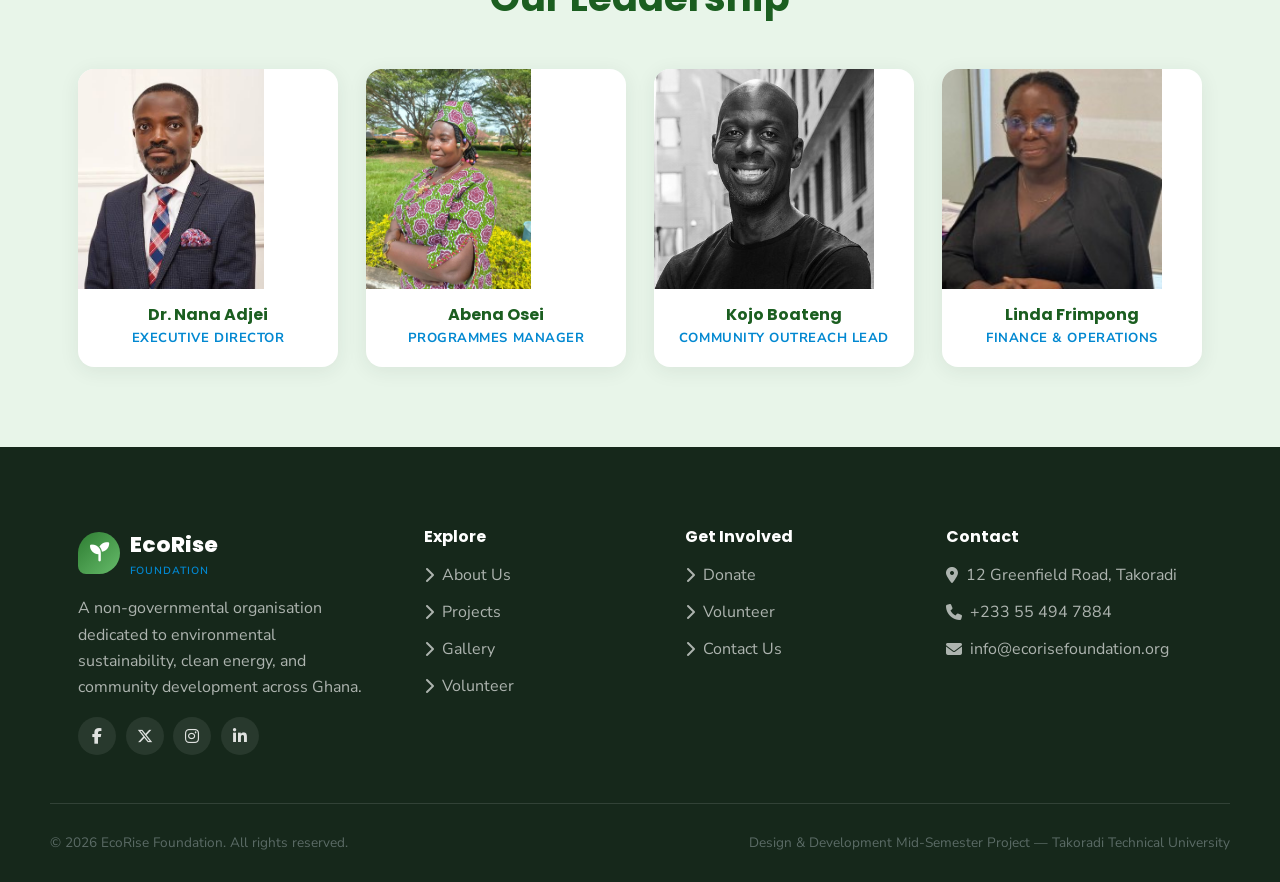
==== commit 2eca8386: "refactor: add new images to about section" ====
--- a/about.html
+++ b/about.html
@@ -3,8 +3,8 @@
 <head>
 <meta charset="UTF-8">
 <meta name="viewport" content="width=device-width, initial-scale=1.0">
-<title>Projects &amp; Programs | EcoRise Foundation</title>
-<meta name="description" content="Explore EcoRise Foundation's environmental and community development projects, from tree planting to solar energy access.">
+<title>About Us | EcoRise Foundation</title>
+<meta name="description" content="Learn about EcoRise Foundation's history, vision, mission, core values, and leadership team.">
 <link rel="preconnect" href="https://fonts.googleapis.com">
 <link href="https://fonts.googleapis.com/css2?family=Poppins:wght@500;600;700;800&family=Nunito+Sans:wght@400;600;700&display=swap" rel="stylesheet">
 <link rel="stylesheet" href="https://cdnjs.cloudflare.com/ajax/libs/font-awesome/6.5.1/css/all.min.css">
@@ -22,8 +22,8 @@
     </a>
     <ul class="nav-links">
       <li><a href="index.html">Home</a></li>
-      <li><a href="about.html">About Us</a></li>
-      <li><a href="projects.html" class="active">Projects</a></li>
+      <li><a href="about.html" class="active">About Us</a></li>
+      <li><a href="projects.html">Projects</a></li>
       <li><a href="gallery.html">Gallery</a></li>
       <li><a href="volunteer.html">Volunteer</a></li>
       <li><a href="contact.html">Contact</a></li>
@@ -36,166 +36,179 @@
 
   <section class="page-banner">
     <div class="container">
-      <h1>Our Projects &amp; Programs</h1>
-      <p>Six active programmes turning environmental commitment into measurable impact.</p>
-      <p class="breadcrumb"><a href="index.html">Home</a> / Projects</p>
-    </div>
-  </section>
-
-  <!-- ============ Projects Grid ============ -->
+      <h1>About EcoRise Foundation</h1>
+      <p>Rooted in community, growing toward a sustainable future.</p>
+      <p class="breadcrumb"><a href="index.html">Home</a> / About Us</p>
+    </div>
+  </section>
+
+  <!-- ============ History & Why We Exist ============ -->
   <section>
-    <div class="container">
-      <div class="card-grid">
-
+    <div class="container intro-grid">
+      <div>
+        <span class="section-eyebrow">Our Story</span>
+        <h2>Why EcoRise Exists</h2>
+        <p>EcoRise Foundation was born from a simple observation: the communities most affected by environmental degradation are rarely part of the decisions meant to fix it. We exist to close that gap, working hand-in-hand with local people to design climate and environmental solutions that actually fit their needs.</p>
+        <p class="mt-lg">What began as a single neighbourhood clean-up in 2016 has grown into a foundation running reforestation, clean water, renewable energy, recycling, and climate education programmes across the country.</p>
+      </div>
+      <img src="images/green-ghana.webp" alt="Early EcoRise volunteers during a community clean-up drive">
+    </div>
+  </section>
+
+  <!-- ============ History Timeline ============ -->
+  <section class="bg-tint">
+    <div class="container">
+      <div class="section-heading">
+        <span class="section-eyebrow">Milestones</span>
+        <h2>Our History</h2>
+      </div>
+      <div class="timeline">
+        <div class="timeline-item">
+          <span class="year">2016</span>
+          <h4>Founded in Takoradi</h4>
+          <p>EcoRise began as a volunteer clean-up initiative in a single neighbourhood.</p>
+        </div>
+        <div class="timeline-item">
+          <span class="year">2018</span>
+          <h4>First Reforestation Programme</h4>
+          <p>Launched our Tree Planting Campaign, restoring over 200 hectares of degraded land.</p>
+        </div>
+        <div class="timeline-item">
+          <span class="year">2020</span>
+          <h4>Clean Water Expansion</h4>
+          <p>Installed our first ten boreholes, bringing safe water to five rural communities.</p>
+        </div>
+        <div class="timeline-item">
+          <span class="year">2023</span>
+          <h4>Renewable Energy Programme</h4>
+          <p>Began installing solar micro-grids in off-grid villages across the Volta Region.</p>
+        </div>
+        <div class="timeline-item">
+          <span class="year">2026</span>
+          <h4>42 Communities and Counting</h4>
+          <p>EcoRise now runs six active programmes reaching thousands of families each year.</p>
+        </div>
+      </div>
+    </div>
+  </section>
+
+  <!-- ============ Vision & Mission ============ -->
+  <section>
+    <div class="container">
+      <div class="card-grid" style="grid-template-columns: repeat(2, 1fr);">
         <article class="card">
-          <img src="images/tree-plant.jpg" alt="Volunteers planting rows of tree seedlings on a restored hillside">
+          <div class="card-media"><i class="fa-solid fa-eye"></i></div>
           <div class="card-body">
-            <span class="card-tag">Reforestation</span>
-            <h3>1. Tree Planting Campaign</h3>
-            <p>A community-led reforestation effort restoring degraded farmland and watersheds through native tree species, seedling nurseries, and long-term forest stewardship training.</p>
-            <div class="card-meta">
-              <span><i class="fa-solid fa-location-dot"></i> Ashanti Region</span>
-              <span class="status-pill status-ongoing">Ongoing</span>
-            </div>
-          </div>
-        </article>
-
+            <h3>Our Vision</h3>
+            <p>A future where every community has clean air, clean water, and equal access to sustainable resources.</p>
+          </div>
+        </article>
         <article class="card">
-          <img src="images/clean_water.jpg" alt="A new borehole providing clean water to a rural village">
+          <div class="card-media"><i class="fa-solid fa-bullseye"></i></div>
           <div class="card-body">
-            <span class="card-tag">Water &amp; Sanitation</span>
-            <h3>2. Clean Water for Communities</h3>
-            <p>Drilling boreholes and installing filtration systems to provide safe, reliable drinking water while training local technicians in system maintenance.</p>
-            <div class="card-meta">
-              <span><i class="fa-solid fa-location-dot"></i> Northern Region</span>
-              <span class="status-pill status-ongoing">Ongoing</span>
-            </div>
-          </div>
-        </article>
-
-        <article class="card">
-          <img src="images/plastic.jpg" alt="Sorted plastic waste ready for recycling at a community collection centre">
-          <div class="card-body">
-            <span class="card-tag">Waste Management</span>
-            <h3>3. Plastic Recycling Program</h3>
-            <p>Community collection points and a local processing hub that turn plastic waste into reusable materials, reducing pollution and creating green jobs.</p>
-            <div class="card-meta">
-              <span><i class="fa-solid fa-location-dot"></i> Greater Accra Region</span>
-              <span class="status-pill status-complete">Phase 1 Complete</span>
-            </div>
-          </div>
-        </article>
-
-        <article class="card">
-          <img src="images/solar.webp" alt="Solar panel micro-grid installation in an off-grid village">
-          <div class="card-body">
-            <span class="card-tag">Renewable Energy</span>
-            <h3>4. Solar Energy for Villages</h3>
-            <p>Installing affordable solar micro-grids to bring reliable electricity to off-grid communities, powering homes, schools, and health clinics.</p>
-            <div class="card-meta">
-              <span><i class="fa-solid fa-location-dot"></i> Volta Region</span>
-              <span class="status-pill status-ongoing">Ongoing</span>
-            </div>
-          </div>
-        </article>
-
-        <article class="card">
-          <img src="images/climate.jpg" alt="A community workshop on climate change awareness">
-          <div class="card-body">
-            <span class="card-tag">Climate Education</span>
-            <h3>5. Climate Awareness Outreach</h3>
-            <p>School and community workshops that build understanding of climate change causes, impacts, and practical local adaptation strategies.</p>
-            <div class="card-meta">
-              <span><i class="fa-solid fa-location-dot"></i> Nationwide</span>
-              <span class="status-pill status-ongoing">Ongoing</span>
-            </div>
-          </div>
-        </article>
-
-        <article class="card">
-          <img src="images/green-school.jpg" alt="Students tending a school garden as part of a green schools programme">
-          <div class="card-body">
-            <span class="card-tag">Community Development</span>
-            <h3>6. Green Schools Initiative</h3>
-            <p>Helping schools build gardens, waste-sorting systems, and eco-clubs that teach students sustainable habits from an early age.</p>
-            <div class="card-meta">
-              <span><i class="fa-solid fa-location-dot"></i> Western Region</span>
-              <span class="status-pill status-complete">15 Schools Enrolled</span>
-            </div>
-          </div>
-        </article>
-
-      </div>
-    </div>
-  </section>
-
-  <!-- ============ Impact Summary Table ============ -->
+            <h3>Our Mission</h3>
+            <p>To empower communities through environmental restoration, renewable energy access, and sustainability education.</p>
+          </div>
+        </article>
+      </div>
+    </div>
+  </section>
+
+  <!-- ============ Core Values ============ -->
   <section class="bg-tint">
     <div class="container">
       <div class="section-heading center">
-        <span class="section-eyebrow">By the Numbers</span>
-        <h2>Programme Impact Summary</h2>
-      </div>
-      <table class="data-table">
-        <caption>Overview of current programme reach and status</caption>
-        <thead>
-          <tr>
-            <th scope="col">Project</th>
-            <th scope="col">Location</th>
-            <th scope="col">Beneficiaries</th>
-            <th scope="col">Status</th>
-          </tr>
-        </thead>
-        <tbody>
-          <tr>
-            <td>Tree Planting Campaign</td>
-            <td>Ashanti Region</td>
-            <td>8,200 residents</td>
-            <td><span class="status-pill status-ongoing">Ongoing</span></td>
-          </tr>
-          <tr>
-            <td>Clean Water for Communities</td>
-            <td>Northern Region</td>
-            <td>5,400 residents</td>
-            <td><span class="status-pill status-ongoing">Ongoing</span></td>
-          </tr>
-          <tr>
-            <td>Plastic Recycling Program</td>
-            <td>Greater Accra Region</td>
-            <td>3,100 households</td>
-            <td><span class="status-pill status-complete">Phase 1 Complete</span></td>
-          </tr>
-          <tr>
-            <td>Solar Energy for Villages</td>
-            <td>Volta Region</td>
-            <td>1,850 households</td>
-            <td><span class="status-pill status-ongoing">Ongoing</span></td>
-          </tr>
-          <tr>
-            <td>Climate Awareness Outreach</td>
-            <td>Nationwide</td>
-            <td>12,000 students</td>
-            <td><span class="status-pill status-ongoing">Ongoing</span></td>
-          </tr>
-          <tr>
-            <td>Green Schools Initiative</td>
-            <td>Western Region</td>
-            <td>15 schools</td>
-            <td><span class="status-pill status-complete">Enrolled</span></td>
-          </tr>
-        </tbody>
-      </table>
-    </div>
-  </section>
-
+        <span class="section-eyebrow">What Guides Us</span>
+        <h2>Our Core Values</h2>
+      </div>
+      <div class="values-grid">
+        <div class="value-card">
+          <i class="fa-solid fa-handshake"></i>
+          <h4>Integrity</h4>
+          <p>We act with honesty and transparency in every partnership.</p>
+        </div>
+        <div class="value-card">
+          <i class="fa-solid fa-people-group"></i>
+          <h4>Community First</h4>
+          <p>Local voices lead every project we design and deliver.</p>
+        </div>
+        <div class="value-card">
+          <i class="fa-solid fa-leaf"></i>
+          <h4>Sustainability</h4>
+          <p>Long-term environmental health guides every decision we make.</p>
+        </div>
+        <div class="value-card">
+          <i class="fa-solid fa-lightbulb"></i>
+          <h4>Innovation</h4>
+          <p>We seek practical, creative solutions to environmental challenges.</p>
+        </div>
+      </div>
+    </div>
+  </section>
+
+  <!-- ============ Objectives ============ -->
   <section>
-    <div class="container">
-      <div class="cta-banner">
-        <div>
-          <h2>Want to support a specific project?</h2>
-          <p>Your donation directly funds the programmes above.</p>
-        </div>
-        <a href="donate.html" class="btn btn-primary">Donate Now</a>
+    <div class="container split-layout">
+      <div>
+        <span class="section-eyebrow">Our Goals</span>
+        <h2>Strategic Objectives</h2>
+        <p>Every EcoRise programme is designed to advance one or more of the following objectives.</p>
+        <ul style="margin-top: var(--space-md); display:flex; flex-direction:column; gap: var(--space-sm);">
+          <li style="display:flex; gap:0.75rem;"><i class="fa-solid fa-circle-check" style="color:var(--color-primary); margin-top:4px;"></i> Restore degraded ecosystems through community reforestation.</li>
+          <li style="display:flex; gap:0.75rem;"><i class="fa-solid fa-circle-check" style="color:var(--color-primary); margin-top:4px;"></i> Expand access to clean water and basic sanitation.</li>
+          <li style="display:flex; gap:0.75rem;"><i class="fa-solid fa-circle-check" style="color:var(--color-primary); margin-top:4px;"></i> Promote renewable energy adoption in off-grid areas.</li>
+          <li style="display:flex; gap:0.75rem;"><i class="fa-solid fa-circle-check" style="color:var(--color-primary); margin-top:4px;"></i> Reduce plastic waste through recycling and education.</li>
+          <li style="display:flex; gap:0.75rem;"><i class="fa-solid fa-circle-check" style="color:var(--color-primary); margin-top:4px;"></i> Build long-term climate resilience in vulnerable communities.</li>
+        </ul>
+      </div>
+      <aside class="info-panel">
+        <h3><i class="fa-solid fa-circle-info"></i> Quick Facts</h3>
+        <ul>
+          <li><i class="fa-solid fa-calendar"></i> Founded in 2016</li>
+          <li><i class="fa-solid fa-location-dot"></i> Headquartered in Takoradi, Ghana</li>
+          <li><i class="fa-solid fa-people-group"></i> 6,500+ active volunteers</li>
+          <li><i class="fa-solid fa-diagram-project"></i> 6 core programme areas</li>
+        </ul>
+      </aside>
+    </div>
+  </section>
+
+  <!-- ============ Leadership Team ============ -->
+  <section class="bg-tint">
+    <div class="container">
+      <div class="section-heading center">
+        <span class="section-eyebrow">Meet the Team</span>
+        <h2>Our Leadership</h2>
+      </div>
+      <div class="team-grid">
+        <article class="team-card">
+          <img src="images/dr-nana.jpg" alt="Portrait of Dr. Nana Adjei, Executive Director">
+          <div class="team-body">
+            <h4>Dr. Nana Adjei</h4>
+            <span class="role">Executive Director</span>
+          </div>
+        </article>
+        <article class="team-card">
+          <img src="images/abena.jpeg" alt="Portrait of Abena Osei, Programmes Manager">
+          <div class="team-body">
+            <h4>Abena Osei</h4>
+            <span class="role">Programmes Manager</span>
+          </div>
+        </article>
+        <article class="team-card">
+          <img src="images/Kojo-Boateng.jpg" alt="Portrait of Kojo Boateng, Community Outreach Lead">
+          <div class="team-body">
+            <h4>Kojo Boateng</h4>
+            <span class="role">Community Outreach Lead</span>
+          </div>
+        </article>
+        <article class="team-card">
+          <img src="images/linda.jpg" alt="Portrait of Linda Frimpong, Finance & Operations">
+          <div class="team-body">
+            <h4>Linda Frimpong</h4>
+            <span class="role">Finance &amp; Operations</span>
+          </div>
+        </article>
       </div>
     </div>
   </section>
@@ -238,7 +251,7 @@
       <h4>Contact</h4>
       <ul>
         <li><a href="#"><i class="fa-solid fa-location-dot"></i> 12 Greenfield Road, Takoradi</a></li>
-        <li><a href="tel:+233554947884"><i class="fa-solid fa-phone"></i> +233 55 494 7884</a></li>
+        <li><a href="tel:+233201234567"><i class="fa-solid fa-phone"></i> +233 55 494 7884</a></li>
         <li><a href="mailto:info@ecorisefoundation.org"><i class="fa-solid fa-envelope"></i> info@ecorisefoundation.org</a></li>
       </ul>
     </div>
--- a/css/style.css
+++ b/css/style.css
@@ -1,549 +1,1269 @@
-/* =========================================================
-   SunRoot Foundation — Stylesheet
-   Clean Power, Rooted in Community.
-   ========================================================= */
-
-@import url('https://fonts.googleapis.com/css2?family=Fraunces:opsz,wght@9..144,400;9..144,500;9..144,600;9..144,700&family=Work+Sans:wght@400;500;600;700&family=JetBrains+Mono:wght@500&display=swap');
-
-:root{
-  /* --- Color tokens --- */
-  --ink:        #0F1B14;   /* deep night sky */
-  --ink-soft:   #16261C;
-  --solar-gold: #F2A93B;   /* sun / primary accent */
-  --root-green: #2F6B4F;   /* deep forest green, secondary */
-  --root-green-dark: #1E4A36;
-  --sand:       #F5EDE0;   /* warm page background */
-  --sand-deep:  #EBE0CC;
-  --ember:      #D9622B;   /* warm CTA / highlight */
-  --slate:      #24302A;   /* body text */
-  --slate-soft: #55645B;
-  --white:      #FFFFFF;
-  --line:       #DCD2BC;
-
-  /* --- Type --- */
-  --font-display: 'Fraunces', serif;
-  --font-body: 'Work Sans', sans-serif;
-  --font-mono: 'JetBrains Mono', monospace;
-
-  --radius: 14px;
+/* ==========================================================================
+   EcoRise Foundation — Stylesheet
+   Building a Greener Future Together
+   ========================================================================== */
+
+/* -------------------- Design Tokens -------------------- */
+:root {
+  /* Brand colours */
+  --color-primary: #2E7D32;
+  --color-primary-dark: #1B5E20;
+  --color-primary-light: #E8F5E9;
+  --color-secondary: #66BB6A;
+  --color-accent: #0288D1;
+  --color-accent-light: #E1F5FE;
+  --color-bg: #F5F7F5;
+  --color-surface: #FFFFFF;
+  --color-text: #263238;
+  --color-text-muted: #5B6B66;
+  --color-border: #DDE6DD;
+  --color-earth: #8D6E4F;
+
+  /* Typography */
+  --font-display: 'Poppins', 'Segoe UI', sans-serif;
+  --font-body: 'Nunito Sans', 'Segoe UI', sans-serif;
+
+  /* Spacing scale */
+  --space-xs: 0.5rem;
+  --space-sm: 1rem;
+  --space-md: 1.75rem;
+  --space-lg: 3rem;
+  --space-xl: 5rem;
+
+  /* Radii & shadows */
   --radius-sm: 8px;
-  --shadow: 0 10px 30px rgba(15, 27, 20, 0.10);
-  --shadow-soft: 0 4px 14px rgba(15, 27, 20, 0.08);
-}
-
-*, *::before, *::after{ box-sizing: border-box; }
-html{ scroll-behavior: smooth; }
-body{
+  --radius-md: 16px;
+  --radius-lg: 28px;
+  --shadow-soft: 0 4px 20px rgba(38, 56, 50, 0.08);
+  --shadow-hover: 0 12px 32px rgba(38, 56, 50, 0.16);
+
+  --max-width: 1180px;
+  --transition: all 0.25s ease;
+}
+
+/* -------------------- Reset -------------------- */
+* {
   margin: 0;
+  padding: 0;
+  box-sizing: border-box;
+}
+
+html {
+  scroll-behavior: smooth;
+}
+
+body {
   font-family: var(--font-body);
-  color: var(--slate);
-  background: var(--sand);
-  line-height: 1.6;
-  -webkit-font-smoothing: antialiased;
-}
-img{ max-width: 100%; display: block; }
-a{ color: inherit; text-decoration: none; }
-ul, ol{ margin: 0; padding: 0; list-style: none; }
-h1, h2, h3, h4{
+  color: var(--color-text);
+  background-color: var(--color-bg);
+  line-height: 1.65;
+  font-size: 1rem;
+  overflow-x: hidden;
+}
+
+img {
+  max-width: 100%;
+  display: block;
+}
+
+a {
+  text-decoration: none;
+  color: inherit;
+}
+
+ul,
+ol {
+  list-style: none;
+}
+
+h1,
+h2,
+h3,
+h4 {
   font-family: var(--font-display);
-  color: var(--ink);
-  line-height: 1.15;
-  margin: 0 0 0.5em;
-  font-weight: 600;
-}
-p{ margin: 0 0 1em; }
-:focus-visible{
-  outline: 3px solid var(--ember);
-  outline-offset: 3px;
-}
-
-.eyebrow{
-  font-family: var(--font-mono);
-  font-size: 0.72rem;
-  letter-spacing: 0.14em;
+  line-height: 1.2;
+  font-weight: 700;
+  color: var(--color-primary-dark);
+}
+
+h1 { font-size: clamp(2.2rem, 4vw, 3.4rem); }
+h2 { font-size: clamp(1.7rem, 3vw, 2.4rem); }
+h3 { font-size: 1.3rem; }
+
+p { color: var(--color-text-muted); }
+
+:focus-visible {
+  outline: 3px solid var(--color-accent);
+  outline-offset: 2px;
+}
+
+.container {
+  max-width: var(--max-width);
+  margin: 0 auto;
+  padding: 0 var(--space-md);
+}
+
+section {
+  padding: var(--space-xl) 0;
+}
+
+.section-eyebrow {
+  display: inline-flex;
+  align-items: center;
+  gap: 0.5rem;
+  color: var(--color-accent);
+  font-weight: 700;
   text-transform: uppercase;
-  color: var(--root-green);
-  display: inline-block;
-  margin-bottom: 0.9em;
-}
-.eyebrow::before{ content: "◆ "; color: var(--solar-gold); }
-
-.container{
-  width: 100%;
-  max-width: 1140px;
-  margin: 0 auto;
-  padding: 0 24px;
-}
-.section{ padding: 84px 0; }
-.section-tight{ padding: 56px 0; }
-.section-alt{ background: var(--sand-deep); }
-.section-dark{ background: var(--ink); color: #E9E4D8; }
-.section-dark h2, .section-dark h3{ color: var(--white); }
-
-.section-head{ max-width: 640px; margin-bottom: 48px; }
-.section-head.center{ margin-left: auto; margin-right: auto; text-align: center; }
-
-/* Divider motif: a thin sunrise gradient bar, used sparingly as a signature echo */
-.horizon-rule{
-  height: 3px;
-  width: 72px;
-  border-radius: 3px;
-  background: linear-gradient(90deg, var(--root-green), var(--solar-gold), var(--ember));
-  margin: 0 0 22px;
-}
-.section-head.center .horizon-rule{ margin-inline: auto; }
-
-/* =========================
-   Buttons
-   ========================= */
-.btn{
+  letter-spacing: 0.08em;
+  font-size: 0.8rem;
+  margin-bottom: var(--space-xs);
+}
+
+.section-heading {
+  max-width: 640px;
+  margin-bottom: var(--space-lg);
+}
+
+.section-heading p {
+  margin-top: var(--space-xs);
+  font-size: 1.05rem;
+}
+
+.section-heading.center {
+  margin-left: auto;
+  margin-right: auto;
+  text-align: center;
+}
+
+/* -------------------- Buttons -------------------- */
+.btn {
   display: inline-flex;
   align-items: center;
-  gap: 8px;
-  padding: 13px 26px;
-  border-radius: 100px;
-  font-weight: 600;
+  gap: 0.5rem;
+  padding: 0.85rem 1.75rem;
+  border-radius: 50px;
+  font-weight: 700;
+  font-family: var(--font-display);
   font-size: 0.95rem;
   border: 2px solid transparent;
   cursor: pointer;
-  transition: transform 0.15s ease, box-shadow 0.15s ease, background 0.2s ease, color 0.2s ease;
-}
-.btn:hover{ transform: translateY(-2px); }
-.btn-primary{ background: var(--ember); color: var(--white); box-shadow: var(--shadow-soft); }
-.btn-primary:hover{ background: #C1531F; }
-.btn-gold{ background: var(--solar-gold); color: var(--ink); box-shadow: var(--shadow-soft); }
-.btn-gold:hover{ background: #E19A28; }
-.btn-outline{ background: transparent; border-color: currentColor; color: inherit; }
-.btn-outline:hover{ background: rgba(255,255,255,0.08); }
-.btn-outline-dark{ background: transparent; border-color: var(--ink); color: var(--ink); }
-.btn-outline-dark:hover{ background: var(--ink); color: var(--white); }
-.btn-row{ display: flex; gap: 14px; flex-wrap: wrap; }
-
-/* =========================
-   Header / Nav
-   ========================= */
-.site-header{
+  transition: var(--transition);
+}
+
+.btn-primary {
+  background-color: var(--color-primary);
+  color: #fff;
+  box-shadow: var(--shadow-soft);
+}
+
+.btn-primary:hover {
+  background-color: var(--color-primary-dark);
+  transform: translateY(-3px);
+  box-shadow: var(--shadow-hover);
+}
+
+.btn-outline {
+  background-color: transparent;
+  color: #fff;
+  border-color: rgba(255, 255, 255, 0.7);
+}
+
+.btn-outline:hover {
+  background-color: rgba(255, 255, 255, 0.15);
+  border-color: #fff;
+  transform: translateY(-3px);
+}
+
+.btn-accent {
+  background-color: var(--color-accent);
+  color: #fff;
+  box-shadow: var(--shadow-soft);
+}
+
+.btn-accent:hover {
+  background-color: #026aa7;
+  transform: translateY(-3px);
+  box-shadow: var(--shadow-hover);
+}
+
+.btn-block {
+  width: 100%;
+  justify-content: center;
+}
+
+/* -------------------- Header & Navigation -------------------- */
+.site-header {
   position: sticky;
   top: 0;
   z-index: 100;
-  background: rgba(245, 237, 224, 0.92);
-  backdrop-filter: blur(8px);
-  border-bottom: 1px solid var(--line);
-}
-.credit-bar{
-  background: var(--ink);
-  color: #C9C0AE;
-  font-family: var(--font-mono);
-  font-size: 0.68rem;
-  letter-spacing: 0.04em;
+  background-color: rgba(255, 255, 255, 0.96);
+  backdrop-filter: blur(6px);
+  border-bottom: 1px solid var(--color-border);
+}
+
+.navbar {
+  display: flex;
+  align-items: center;
+  justify-content: space-between;
+  padding: 0.9rem var(--space-md);
+  max-width: var(--max-width);
+  margin: 0 auto;
+}
+
+.brand {
+  display: flex;
+  align-items: center;
+  gap: 0.6rem;
+  font-family: var(--font-display);
+  font-weight: 800;
+  font-size: 1.35rem;
+  color: var(--color-primary-dark);
+}
+
+.brand .brand-icon {
+  display: inline-flex;
+  align-items: center;
+  justify-content: center;
+  width: 42px;
+  height: 42px;
+  border-radius: 50% 50% 50% 8px;
+  background: linear-gradient(135deg, var(--color-primary), var(--color-secondary));
+  color: #fff;
+  font-size: 1.2rem;
+}
+
+.brand small {
+  display: block;
+  font-family: var(--font-body);
+  font-weight: 600;
+  font-size: 0.65rem;
+  letter-spacing: 0.08em;
+  text-transform: uppercase;
+  color: var(--color-accent);
+}
+
+.nav-links {
+  display: flex;
+  align-items: center;
+  gap: var(--space-md);
+}
+
+.nav-links a {
+  font-weight: 600;
+  font-size: 0.95rem;
+  color: var(--color-text);
+  position: relative;
+  padding: 0.4rem 0;
+  transition: var(--transition);
+}
+
+.nav-links a::after {
+  content: "";
+  position: absolute;
+  left: 0;
+  bottom: -2px;
+  width: 0;
+  height: 2px;
+  background-color: var(--color-primary);
+  transition: var(--transition);
+}
+
+.nav-links a:hover,
+.nav-links a.active {
+  color: var(--color-primary);
+}
+
+.nav-links a:hover::after,
+.nav-links a.active::after {
+  width: 100%;
+}
+
+.nav-cta {
+  background-color: var(--color-primary);
+  color: #fff !important;
+  padding: 0.6rem 1.4rem;
+  border-radius: 50px;
+}
+
+.nav-cta::after { display: none; }
+
+.nav-cta:hover {
+  background-color: var(--color-primary-dark);
+  color: #fff !important;
+}
+
+/* -------------------- Page Banner (interior pages) -------------------- */
+.page-banner {
+  background: linear-gradient(120deg, var(--color-primary-dark), var(--color-primary) 60%, var(--color-secondary));
+  color: #fff;
+  padding: var(--space-lg) 0;
   text-align: center;
-  padding: 5px 12px;
-}
-.nav-wrap{
-  display: flex;
-  align-items: center;
-  justify-content: space-between;
-  padding: 16px 24px;
-  max-width: 1140px;
-  margin: 0 auto;
-}
-.brand{
-  display: flex;
-  align-items: center;
-  gap: 10px;
+  position: relative;
+  overflow: hidden;
+}
+
+.page-banner::before {
+  content: "";
+  position: absolute;
+  inset: 0;
+  background-image: radial-gradient(circle at 15% 30%, rgba(255,255,255,0.12) 0, transparent 40%),
+                     radial-gradient(circle at 85% 70%, rgba(255,255,255,0.1) 0, transparent 35%);
+}
+
+.page-banner h1 {
+  color: #fff;
+  position: relative;
+}
+
+.page-banner p {
+  color: rgba(255, 255, 255, 0.88);
+  max-width: 560px;
+  margin: var(--space-xs) auto 0;
+  position: relative;
+}
+
+.breadcrumb {
+  margin-top: var(--space-sm);
+  font-size: 0.85rem;
+  color: rgba(255, 255, 255, 0.8);
+  position: relative;
+}
+
+.breadcrumb a { text-decoration: underline; }
+
+/* -------------------- Hero (home) -------------------- */
+.hero {
+  background: linear-gradient(135deg, var(--color-primary-dark) 0%, var(--color-primary) 55%, var(--color-secondary) 100%);
+  color: #fff;
+  position: relative;
+  overflow: hidden;
+  padding: var(--space-xl) 0;
+}
+
+.hero::before {
+  content: "";
+  position: absolute;
+  width: 480px;
+  height: 480px;
+  border-radius: 50%;
+  background: rgba(255, 255, 255, 0.06);
+  top: -180px;
+  right: -120px;
+}
+
+.hero::after {
+  content: "";
+  position: absolute;
+  width: 320px;
+  height: 320px;
+  border-radius: 50%;
+  background: rgba(255, 255, 255, 0.05);
+  bottom: -140px;
+  left: -80px;
+}
+
+.hero-grid {
+  display: grid;
+  grid-template-columns: 1.1fr 0.9fr;
+  align-items: center;
+  gap: var(--space-lg);
+  position: relative;
+}
+
+.hero-eyebrow {
+  display: inline-flex;
+  align-items: center;
+  gap: 0.5rem;
+  background: rgba(255, 255, 255, 0.15);
+  padding: 0.4rem 1rem;
+  border-radius: 50px;
+  font-size: 0.8rem;
+  font-weight: 700;
+  letter-spacing: 0.05em;
+  text-transform: uppercase;
+  margin-bottom: var(--space-sm);
+}
+
+.hero h1 {
+  color: #fff;
+  margin-bottom: var(--space-sm);
+}
+
+.hero .tagline {
+  font-size: 1.15rem;
+  color: rgba(255, 255, 255, 0.9);
+  max-width: 480px;
+  margin-bottom: var(--space-md);
+}
+
+.hero-actions {
+  display: flex;
+  gap: var(--space-sm);
+  flex-wrap: wrap;
+}
+
+.hero-visual {
+  position: relative;
+  border-radius: var(--radius-lg);
+  overflow: hidden;
+  box-shadow: var(--shadow-hover);
+  aspect-ratio: 4 / 5;
+}
+
+.hero-visual img {
+  width: 100%;
+  height: 100%;
+  object-fit: cover;
+}
+
+.hero-visual .float-badge {
+  position: absolute;
+  bottom: var(--space-sm);
+  left: var(--space-sm);
+  right: var(--space-sm);
+  background: rgba(255, 255, 255, 0.95);
+  color: var(--color-text);
+  border-radius: var(--radius-md);
+  padding: var(--space-sm);
+  display: flex;
+  align-items: center;
+  gap: 0.75rem;
+  box-shadow: var(--shadow-soft);
+}
+
+.float-badge .badge-icon {
+  width: 44px;
+  height: 44px;
+  border-radius: 50%;
+  background: var(--color-primary-light);
+  color: var(--color-primary);
+  display: flex;
+  align-items: center;
+  justify-content: center;
+  font-size: 1.2rem;
+  flex-shrink: 0;
+}
+
+.float-badge strong {
+  display: block;
   font-family: var(--font-display);
-  font-weight: 700;
-  font-size: 1.35rem;
-  color: var(--ink);
-}
-.brand-mark{
-  width: 38px; height: 38px;
-  border-radius: 50%;
-  background: linear-gradient(135deg, var(--solar-gold) 0%, var(--ember) 55%, var(--root-green-dark) 100%);
-  flex-shrink: 0;
-  position: relative;
-  box-shadow: inset 0 0 0 3px rgba(255,255,255,0.35);
-}
-.brand small{
-  display: block;
-  font-family: var(--font-mono);
-  font-size: 0.6rem;
-  letter-spacing: 0.08em;
-  color: var(--root-green);
-  font-weight: 500;
-  text-transform: uppercase;
-}
-.main-nav ul{ display: flex; gap: 30px; align-items: center; }
-.main-nav a{
-  font-weight: 600;
-  font-size: 0.92rem;
-  color: var(--slate);
-  padding: 6px 2px;
-  border-bottom: 2px solid transparent;
-  transition: border-color 0.2s ease, color 0.2s ease;
-}
-.main-nav a:hover, .main-nav a[aria-current="page"]{
-  color: var(--root-green-dark);
-  border-color: var(--solar-gold);
-}
-.nav-cta{ display: flex; align-items: center; gap: 18px; }
-.hamburger{ display: none; }
-.nav-toggle-label{ display: none; }
-
-@media (max-width: 860px){
-  .nav-wrap{ flex-wrap: wrap; }
-  .nav-toggle-label{
-    display: flex; align-items: center; justify-content: center;
-    width: 42px; height: 42px; border-radius: var(--radius-sm);
-    background: var(--ink); color: var(--white); cursor: pointer;
-    font-family: var(--font-mono); font-size: 1.1rem;
-  }
-  .main-nav{
-    order: 3;
-    width: 100%;
-    max-height: 0;
-    overflow: hidden;
-    transition: max-height 0.3s ease;
-  }
-  .main-nav ul{ flex-direction: column; align-items: flex-start; gap: 4px; padding: 16px 0 6px; }
-  .main-nav a{ display: block; padding: 10px 4px; width: 100%; }
-  .hamburger:checked ~ .main-nav{ max-height: 400px; }
-  .nav-cta .btn span{ display: none; }
-}
-
-/* =========================
-   Hero (signature sunrise)
-   ========================= */
-.hero{
-  position: relative;
-  background: linear-gradient(180deg, var(--ink) 0%, var(--ink) 45%, var(--root-green-dark) 78%, var(--solar-gold) 100%);
-  color: var(--white);
-  overflow: hidden;
-  padding: 100px 0 0;
-}
-.hero-inner{
-  max-width: 1140px;
-  margin: 0 auto;
-  padding: 0 24px 90px;
-  position: relative;
-  z-index: 2;
-}
-.hero h1{
-  color: var(--white);
-  font-size: clamp(2.4rem, 5vw, 3.6rem);
-  max-width: 720px;
-  margin-bottom: 0.35em;
-}
-.hero .lede{
-  max-width: 560px;
-  font-size: 1.1rem;
-  color: #DCD5C4;
-  margin-bottom: 2em;
-}
-.hero-sun{
-  position: absolute;
-  right: 6%;
-  bottom: -60px;
-  width: 260px; height: 260px;
-  border-radius: 50%;
-  background: radial-gradient(circle at 35% 30%, #FFE29A, var(--solar-gold) 55%, var(--ember) 100%);
-  box-shadow: 0 0 90px 20px rgba(242,169,59,0.35);
-  z-index: 1;
-}
-.hero-skyline{
-  position: absolute;
-  left: 0; right: 0; bottom: 0;
-  height: 130px;
-  z-index: 2;
-  display: flex;
-  align-items: flex-end;
-  gap: 3px;
-  padding: 0 4%;
-  opacity: 0.9;
-}
-.hero-skyline i{
-  display: block;
-  background: var(--ink);
-  flex: 1 0 auto;
-}
-.hero-stats{
-  position: relative;
-  z-index: 3;
-  display: grid;
-  grid-template-columns: repeat(4, 1fr);
-  gap: 1px;
-  background: rgba(255,255,255,0.14);
-  border-top: 1px solid rgba(255,255,255,0.16);
-}
-.hero-stats div{
-  background: var(--ink);
-  padding: 26px 20px;
-  text-align: left;
-}
-.hero-stats .num{
-  font-family: var(--font-mono);
-  font-size: 1.6rem;
-  color: var(--solar-gold);
-  display: block;
-}
-.hero-stats .label{ font-size: 0.8rem; color: #B9B0A0; }
-
-/* =========================
-   Page header (interior pages)
-   ========================= */
-.page-hero{
-  background: var(--ink);
-  color: var(--white);
-  padding: 70px 0 46px;
-  position: relative;
-}
-.page-hero::after{
-  content: "";
-  position: absolute; left: 0; right: 0; bottom: 0; height: 5px;
-  background: linear-gradient(90deg, var(--root-green), var(--solar-gold), var(--ember));
-}
-.page-hero h1{ color: var(--white); margin-bottom: 10px; font-size: clamp(2rem, 4vw, 2.7rem); }
-.page-hero p{ color: #CFC7B6; max-width: 600px; margin: 0; }
-.breadcrumb{
-  font-family: var(--font-mono);
-  font-size: 0.72rem;
-  color: var(--solar-gold);
-  letter-spacing: 0.06em;
-  margin-bottom: 14px;
-  text-transform: uppercase;
-}
-
-/* =========================
-   Cards / Grid layouts
-   ========================= */
-.grid{ display: grid; gap: 28px; }
-.grid-3{ grid-template-columns: repeat(3, 1fr); }
-.grid-2{ grid-template-columns: repeat(2, 1fr); }
-.grid-4{ grid-template-columns: repeat(4, 1fr); }
-
-.card{
-  background: var(--white);
-  border-radius: var(--radius);
+  font-size: 1rem;
+  color: var(--color-primary-dark);
+}
+
+.float-badge span {
+  font-size: 0.8rem;
+  color: var(--color-text-muted);
+}
+
+/* -------------------- Intro / Mission -------------------- */
+.intro-grid {
+  display: grid;
+  grid-template-columns: 0.9fr 1.1fr;
+  gap: var(--space-lg);
+  align-items: center;
+}
+
+.intro-grid img {
+  border-radius: var(--radius-lg);
+  box-shadow: var(--shadow-soft);
+}
+
+/* -------------------- Cards -------------------- */
+.card-grid {
+  display: grid;
+  grid-template-columns: repeat(3, 1fr);
+  gap: var(--space-md);
+}
+
+.card {
+  background-color: var(--color-surface);
+  border-radius: var(--radius-md);
   overflow: hidden;
   box-shadow: var(--shadow-soft);
-  border: 1px solid var(--line);
-  transition: transform 0.2s ease, box-shadow 0.2s ease;
+  border: 1px solid var(--color-border);
+  transition: var(--transition);
   display: flex;
   flex-direction: column;
 }
-.card:hover{ transform: translateY(-5px); box-shadow: var(--shadow); }
-.card img{ height: 190px; object-fit: cover; width: 100%; }
-.card-body{ padding: 22px; flex: 1; display: flex; flex-direction: column; }
-.card-body h3{ font-size: 1.15rem; margin-bottom: 8px; }
-.tag{
-  display: inline-block;
-  font-family: var(--font-mono);
-  font-size: 0.65rem;
-  letter-spacing: 0.06em;
-  text-transform: uppercase;
-  background: var(--sand-deep);
-  color: var(--root-green-dark);
-  padding: 4px 10px;
-  border-radius: 100px;
-  margin-bottom: 12px;
-  width: fit-content;
-}
-.tag.status-active{ background: #E4F0E8; color: var(--root-green-dark); }
-.tag.status-scaling{ background: #FCEBD8; color: #A15A16; }
-.card-meta{
-  margin-top: auto;
-  padding-top: 14px;
-  border-top: 1px dashed var(--line);
-  font-size: 0.82rem;
-  color: var(--slate-soft);
-  display: flex;
-  justify-content: space-between;
-}
-
-/* Stat blocks */
-.stat-strip{
-  display: grid;
-  grid-template-columns: repeat(4, 1fr);
-  gap: 24px;
-  text-align: center;
-}
-.stat-strip .num{
-  font-family: var(--font-mono);
-  font-size: 2.1rem;
-  color: var(--root-green-dark);
-  display: block;
-}
-.stat-strip .label{ font-size: 0.85rem; color: var(--slate-soft); }
-
-/* Testimonials */
-.testimonial{
-  background: var(--white);
-  border-radius: var(--radius);
-  padding: 28px;
-  border: 1px solid var(--line);
-  box-shadow: var(--shadow-soft);
-}
-.testimonial p{ font-family: var(--font-display); font-size: 1.05rem; font-style: italic; color: var(--ink); }
-.testimonial .who{ font-family: var(--font-mono); font-size: 0.75rem; color: var(--root-green); text-transform: uppercase; letter-spacing: 0.04em; }
-
-/* Partners */
-.partner-row{
-  display: flex; flex-wrap: wrap; gap: 16px; justify-content: center;
-}
-.partner-badge{
-  font-family: var(--font-mono);
-  font-size: 0.82rem;
-  border: 1px dashed var(--line);
-  border-radius: var(--radius-sm);
-  padding: 14px 22px;
-  color: var(--slate-soft);
-  background: var(--white);
-}
-
-/* =========================
-   Aside / callout box
-   ========================= */
-.layout-with-aside{
-  display: grid;
-  grid-template-columns: 2fr 1fr;
-  gap: 44px;
-  align-items: start;
-}
-aside.callout{
-  background: var(--root-green-dark);
-  color: var(--white);
-  border-radius: var(--radius);
-  padding: 28px;
-  position: sticky;
-  top: 100px;
-}
-aside.callout h3{ color: var(--solar-gold); font-size: 1.05rem; }
-aside.callout ul{ margin-top: 12px; }
-aside.callout li{ padding: 8px 0; border-top: 1px solid rgba(255,255,255,0.15); font-size: 0.92rem; }
-aside.callout li:first-child{ border-top: none; }
-
-/* =========================
-   Tables
-   ========================= */
-.table-wrap{ overflow-x: auto; border-radius: var(--radius); box-shadow: var(--shadow-soft); border: 1px solid var(--line); }
-table{ width: 100%; border-collapse: collapse; background: var(--white); min-width: 560px; }
-thead th{
-  font-family: var(--font-mono);
+
+.card:hover {
+  transform: translateY(-6px);
+  box-shadow: var(--shadow-hover);
+}
+
+.card img,
+.card .card-media {
+  width: 100%;
+  height: 200px;
+  object-fit: cover;
+}
+
+.card .card-media {
+  background: linear-gradient(135deg, var(--color-primary-light), var(--color-accent-light));
+  display: flex;
+  align-items: center;
+  justify-content: center;
+  color: var(--color-primary);
+  font-size: 2.4rem;
+}
+
+.card-body {
+  padding: var(--space-md);
+  display: flex;
+  flex-direction: column;
+  gap: 0.5rem;
+  flex: 1;
+}
+
+.card-tag {
+  display: inline-flex;
+  align-self: flex-start;
+  background-color: var(--color-primary-light);
+  color: var(--color-primary-dark);
   font-size: 0.72rem;
+  font-weight: 700;
   text-transform: uppercase;
   letter-spacing: 0.05em;
-  background: var(--ink);
-  color: var(--solar-gold);
-  text-align: left;
-  padding: 14px 18px;
-}
-tbody td{ padding: 14px 18px; border-top: 1px solid var(--line); font-size: 0.92rem; }
-tbody tr:nth-child(even){ background: var(--sand); }
-tbody tr:hover{ background: var(--sand-deep); }
-
-/* =========================
-   Forms
-   ========================= */
-.form-card{
-  background: var(--white);
-  border-radius: var(--radius);
-  padding: 36px;
-  box-shadow: var(--shadow);
-  border: 1px solid var(--line);
-}
-.form-grid{ display: grid; grid-template-columns: 1fr 1fr; gap: 20px; }
-.field{ display: flex; flex-direction: column; gap: 7px; margin-bottom: 20px; }
-.field.full{ grid-column: 1 / -1; }
-.field label{ font-weight: 600; font-size: 0.88rem; color: var(--ink); }
-.field .hint{ font-size: 0.76rem; color: var(--slate-soft); font-weight: 400; }
-input, select, textarea{
+  padding: 0.25rem 0.65rem;
+  border-radius: 50px;
+}
+
+.card-meta {
+  display: flex;
+  flex-wrap: wrap;
+  gap: 0.9rem;
+  font-size: 0.85rem;
+  color: var(--color-text-muted);
+  margin-top: auto;
+  padding-top: 0.75rem;
+  border-top: 1px dashed var(--color-border);
+}
+
+.card-meta span {
+  display: inline-flex;
+  align-items: center;
+  gap: 0.35rem;
+}
+
+.card-link {
+  font-weight: 700;
+  color: var(--color-accent);
+  display: inline-flex;
+  align-items: center;
+  gap: 0.4rem;
+  transition: var(--transition);
+}
+
+.card-link:hover { gap: 0.65rem; color: var(--color-primary); }
+
+/* -------------------- Stats -------------------- */
+.stats {
+  background-color: var(--color-primary-dark);
+  color: #fff;
+}
+
+.stats-grid {
+  display: grid;
+  grid-template-columns: repeat(4, 1fr);
+  gap: var(--space-md);
+  text-align: center;
+}
+
+.stat-number {
+  font-family: var(--font-display);
+  font-size: clamp(2rem, 4vw, 2.8rem);
+  font-weight: 800;
+  color: var(--color-secondary);
+}
+
+.stat-label {
+  color: rgba(255, 255, 255, 0.85);
+  font-size: 0.9rem;
+  margin-top: 0.3rem;
+}
+
+/* -------------------- Testimonials -------------------- */
+.testimonial-grid {
+  display: grid;
+  grid-template-columns: repeat(3, 1fr);
+  gap: var(--space-md);
+}
+
+.testimonial-card {
+  background-color: var(--color-surface);
+  border-radius: var(--radius-md);
+  padding: var(--space-md);
+  box-shadow: var(--shadow-soft);
+  border-top: 4px solid var(--color-secondary);
+}
+
+.testimonial-card .quote-icon {
+  color: var(--color-secondary);
+  font-size: 1.6rem;
+  margin-bottom: 0.5rem;
+}
+
+.testimonial-author {
+  display: flex;
+  align-items: center;
+  gap: 0.75rem;
+  margin-top: var(--space-sm);
+}
+
+.testimonial-author .avatar {
+  width: 46px;
+  height: 46px;
+  border-radius: 50%;
+  background: var(--color-primary-light);
+  color: var(--color-primary);
+  display: flex;
+  align-items: center;
+  justify-content: center;
+  font-weight: 700;
+  font-family: var(--font-display);
+}
+
+.testimonial-author strong {
+  display: block;
+  font-size: 0.95rem;
+  color: var(--color-primary-dark);
+}
+
+.testimonial-author span {
+  font-size: 0.8rem;
+  color: var(--color-text-muted);
+}
+
+/* -------------------- Partners -------------------- */
+.partners-strip {
+  display: flex;
+  flex-wrap: wrap;
+  justify-content: space-between;
+  align-items: center;
+  gap: var(--space-md);
+}
+
+.partner-logo {
+  display: flex;
+  align-items: center;
+  gap: 0.5rem;
+  font-family: var(--font-display);
+  font-weight: 700;
+  color: var(--color-text-muted);
+  filter: grayscale(1);
+  opacity: 0.7;
+  transition: var(--transition);
+}
+
+.partner-logo:hover {
+  filter: grayscale(0);
+  opacity: 1;
+  color: var(--color-primary);
+}
+
+.bg-tint {
+  background-color: var(--color-primary-light);
+}
+
+/* -------------------- Footer -------------------- */
+.site-footer {
+  background-color: #16281B;
+  color: rgba(255, 255, 255, 0.85);
+  padding-top: var(--space-xl);
+}
+
+.footer-grid {
+  display: grid;
+  grid-template-columns: 1.4fr 1fr 1fr 1.2fr;
+  gap: var(--space-lg);
+  padding-bottom: var(--space-lg);
+  border-bottom: 1px solid rgba(255, 255, 255, 0.12);
+}
+
+.footer-brand .brand { color: #fff; }
+.footer-brand p { margin-top: var(--space-sm); color: rgba(255, 255, 255, 0.65); max-width: 320px; }
+
+.footer-social {
+  display: flex;
+  gap: 0.6rem;
+  margin-top: var(--space-sm);
+}
+
+.footer-social a {
+  width: 38px;
+  height: 38px;
+  border-radius: 50%;
+  background: rgba(255, 255, 255, 0.08);
+  display: flex;
+  align-items: center;
+  justify-content: center;
+  transition: var(--transition);
+}
+
+.footer-social a:hover {
+  background-color: var(--color-secondary);
+  color: #16281B;
+  transform: translateY(-3px);
+}
+
+.footer-col h4 {
+  color: #fff;
+  font-size: 1rem;
+  margin-bottom: var(--space-sm);
+}
+
+.footer-col ul li {
+  margin-bottom: 0.6rem;
+}
+
+.footer-col ul li a {
+  color: rgba(255, 255, 255, 0.65);
+  transition: var(--transition);
+  display: inline-flex;
+  align-items: center;
+  gap: 0.5rem;
+}
+
+.footer-col ul li a:hover {
+  color: var(--color-secondary);
+  padding-left: 4px;
+}
+
+.footer-bottom {
+  padding: var(--space-md) 0;
+  display: flex;
+  justify-content: space-between;
+  align-items: center;
+  flex-wrap: wrap;
+  gap: 0.5rem;
+  font-size: 0.85rem;
+  color: rgba(255, 255, 255, 0.55);
+}
+
+/* -------------------- Forms -------------------- */
+.form-card {
+  background-color: var(--color-surface);
+  border-radius: var(--radius-md);
+  padding: var(--space-lg);
+  box-shadow: var(--shadow-soft);
+  border: 1px solid var(--color-border);
+}
+
+.form-grid {
+  display: grid;
+  grid-template-columns: repeat(2, 1fr);
+  gap: var(--space-sm) var(--space-md);
+}
+
+.form-group {
+  display: flex;
+  flex-direction: column;
+  gap: 0.4rem;
+}
+
+.form-group.full { grid-column: 1 / -1; }
+
+.form-group label {
+  font-weight: 700;
+  font-size: 0.9rem;
+  color: var(--color-primary-dark);
+}
+
+.form-group .hint {
+  font-weight: 400;
+  color: var(--color-text-muted);
+  font-size: 0.78rem;
+}
+
+input,
+select,
+textarea {
   font-family: var(--font-body);
   font-size: 0.95rem;
-  padding: 12px 14px;
+  padding: 0.75rem 1rem;
+  border: 1.5px solid var(--color-border);
   border-radius: var(--radius-sm);
-  border: 1px solid var(--line);
-  background: var(--sand);
-  color: var(--slate);
-}
-input:focus, select:focus, textarea:focus{
+  background-color: var(--color-bg);
+  color: var(--color-text);
+  transition: var(--transition);
+}
+
+input:focus,
+select:focus,
+textarea:focus {
   outline: none;
-  border-color: var(--root-green);
-  background: var(--white);
-  box-shadow: 0 0 0 3px rgba(47,107,79,0.15);
-}
-fieldset{ border: none; padding: 0; margin: 0 0 20px; }
-legend{ font-family: var(--font-mono); font-size: 0.75rem; text-transform: uppercase; color: var(--root-green-dark); letter-spacing: 0.05em; margin-bottom: 10px; padding: 0; }
-.radio-row, .check-row{ display: flex; flex-wrap: wrap; gap: 16px; }
-.radio-row label, .check-row label{ display: flex; align-items: center; gap: 8px; font-weight: 400; font-size: 0.9rem; }
-input[type="radio"], input[type="checkbox"]{ width: auto; accent-color: var(--root-green); }
-
-/* Donation tiers */
-.tier-row{ display: grid; grid-template-columns: repeat(4, 1fr); gap: 14px; margin-bottom: 26px; }
-.tier{
-  border: 2px solid var(--line);
+  border-color: var(--color-accent);
+  background-color: #fff;
+  box-shadow: 0 0 0 4px var(--color-accent-light);
+}
+
+textarea { resize: vertical; min-height: 120px; }
+
+fieldset {
+  border: none;
+  grid-column: 1 / -1;
+}
+
+fieldset legend {
+  font-weight: 700;
+  color: var(--color-primary-dark);
+  margin-bottom: 0.5rem;
+  padding: 0;
+}
+
+.radio-row,
+.checkbox-row {
+  display: flex;
+  gap: var(--space-md);
+  flex-wrap: wrap;
+}
+
+.radio-row label,
+.checkbox-row label {
+  display: flex;
+  align-items: center;
+  gap: 0.4rem;
+  font-weight: 600;
+  font-size: 0.9rem;
+  color: var(--color-text);
+}
+
+.radio-row input,
+.checkbox-row input {
+  width: auto;
+  padding: 0;
+  accent-color: var(--color-primary);
+}
+
+/* -------------------- Two column layout (aside) -------------------- */
+.split-layout {
+  display: grid;
+  grid-template-columns: 1fr 340px;
+  gap: var(--space-lg);
+  align-items: start;
+}
+
+aside.info-panel {
+  background-color: var(--color-primary-light);
+  border-radius: var(--radius-md);
+  padding: var(--space-md);
+  border: 1px solid var(--color-border);
+}
+
+aside.info-panel h3 {
+  margin-bottom: var(--space-sm);
+  font-size: 1.1rem;
+}
+
+aside.info-panel ul li {
+  display: flex;
+  gap: 0.6rem;
+  margin-bottom: var(--space-sm);
+  font-size: 0.9rem;
+  color: var(--color-text);
+}
+
+aside.info-panel ul li i {
+  color: var(--color-primary);
+  margin-top: 0.15rem;
+}
+
+/* -------------------- Tables -------------------- */
+.data-table {
+  width: 100%;
+  border-collapse: collapse;
+  background-color: var(--color-surface);
+  border-radius: var(--radius-md);
+  overflow: hidden;
+  box-shadow: var(--shadow-soft);
+}
+
+.data-table caption {
+  text-align: left;
+  font-weight: 700;
+  color: var(--color-primary-dark);
+  padding: var(--space-sm);
+  background-color: var(--color-primary-light);
+  caption-side: top;
+}
+
+.data-table th,
+.data-table td {
+  padding: 0.9rem var(--space-sm);
+  text-align: left;
+  border-bottom: 1px solid var(--color-border);
+  font-size: 0.92rem;
+}
+
+.data-table thead th {
+  background-color: var(--color-primary);
+  color: #fff;
+  font-family: var(--font-display);
+  font-weight: 600;
+}
+
+.data-table tbody tr:hover {
+  background-color: var(--color-primary-light);
+}
+
+.status-pill {
+  display: inline-flex;
+  padding: 0.25rem 0.7rem;
+  border-radius: 50px;
+  font-size: 0.78rem;
+  font-weight: 700;
+}
+
+.status-ongoing { background-color: var(--color-accent-light); color: var(--color-accent); }
+.status-complete { background-color: var(--color-primary-light); color: var(--color-primary-dark); }
+
+/* -------------------- Gallery -------------------- */
+.gallery-grid {
+  display: grid;
+  grid-template-columns: repeat(4, 1fr);
+  grid-auto-rows: 200px;
+  gap: var(--space-sm);
+}
+
+.gallery-item {
+  position: relative;
+  border-radius: var(--radius-md);
+  overflow: hidden;
+  box-shadow: var(--shadow-soft);
+}
+
+.gallery-item img {
+  width: 100%;
+  height: 100%;
+  object-fit: cover;
+  transition: transform 0.4s ease;
+}
+
+.gallery-item:hover img { transform: scale(1.08); }
+
+.gallery-item.wide { grid-column: span 2; }
+.gallery-item.tall { grid-row: span 2; }
+
+.gallery-caption {
+  position: absolute;
+  inset: auto 0 0 0;
+  background: linear-gradient(to top, rgba(15, 30, 20, 0.88), transparent);
+  color: #fff;
+  padding: var(--space-sm);
+  transform: translateY(100%);
+  transition: var(--transition);
+  font-size: 0.85rem;
+  font-weight: 600;
+}
+
+.gallery-item:hover .gallery-caption { transform: translateY(0); }
+
+/* -------------------- Donation cards -------------------- */
+.donate-grid {
+  display: grid;
+  grid-template-columns: repeat(3, 1fr);
+  gap: var(--space-md);
+}
+
+.donate-card {
+  background-color: var(--color-surface);
+  border: 2px solid var(--color-border);
+  border-radius: var(--radius-md);
+  padding: var(--space-md);
+  text-align: center;
+  transition: var(--transition);
+}
+
+.donate-card:hover,
+.donate-card.featured {
+  border-color: var(--color-primary);
+  box-shadow: var(--shadow-hover);
+  transform: translateY(-4px);
+}
+
+.donate-card .amount {
+  font-family: var(--font-display);
+  font-size: 2rem;
+  font-weight: 800;
+  color: var(--color-primary);
+  margin: var(--space-xs) 0;
+}
+
+.donate-card .icon-circle {
+  width: 56px;
+  height: 56px;
+  border-radius: 50%;
+  background-color: var(--color-primary-light);
+  color: var(--color-primary);
+  display: flex;
+  align-items: center;
+  justify-content: center;
+  font-size: 1.4rem;
+  margin: 0 auto var(--space-xs);
+}
+
+.impact-list {
+  display: grid;
+  grid-template-columns: repeat(2, 1fr);
+  gap: var(--space-sm);
+  margin-top: var(--space-md);
+}
+
+.impact-item {
+  display: flex;
+  gap: 0.75rem;
+  align-items: flex-start;
+  background-color: var(--color-surface);
+  padding: var(--space-sm);
   border-radius: var(--radius-sm);
-  padding: 16px 10px;
+  box-shadow: var(--shadow-soft);
+}
+
+.impact-item i {
+  color: var(--color-accent);
+  font-size: 1.3rem;
+  margin-top: 0.2rem;
+}
+
+/* -------------------- Values / Objectives grid (about page) -------------------- */
+.values-grid {
+  display: grid;
+  grid-template-columns: repeat(4, 1fr);
+  gap: var(--space-sm);
+}
+
+.value-card {
+  background-color: var(--color-surface);
+  border-radius: var(--radius-md);
+  padding: var(--space-md);
   text-align: center;
-  cursor: pointer;
-  background: var(--sand);
-}
-.tier input{ position: absolute; opacity: 0; }
-.tier span{ display: block; font-family: var(--font-mono); font-weight: 700; font-size: 1.1rem; color: var(--ink); }
-.tier small{ color: var(--slate-soft); font-size: 0.72rem; }
-.tier:has(input:checked){ border-color: var(--ember); background: #FBEADD; }
-
-/* =========================
-   Footer
-   ========================= */
-.site-footer{ background: var(--ink); color: #C9C0AE; padding: 60px 0 0; }
-.footer-grid{
-  display: grid;
-  grid-template-columns: 1.4fr 1fr 1fr 1fr;
-  gap: 40px;
-  padding-bottom: 44px;
-  border-bottom: 1px solid rgba(255,255,255,0.1);
-}
-.footer-grid h4{ color: var(--white); font-size: 0.95rem; margin-bottom: 16px; font-family: var(--font-mono); text-transform: uppercase; letter-spacing: 0.04em; }
-.footer-grid li{ margin-bottom: 10px; font-size: 0.88rem; }
-.footer-grid a:hover{ color: var(--solar-gold); }
-.footer-brand p{ font-size: 0.88rem; color: #B9B0A0; max-width: 280px; }
-.social-row{ display: flex; gap: 12px; margin-top: 14px; }
-.social-row a{
-  width: 36px; height: 36px; border-radius: 50%;
-  border: 1px solid rgba(255,255,255,0.25);
-  display: flex; align-items: center; justify-content: center;
-  font-family: var(--font-mono); font-size: 0.75rem;
-}
-.social-row a:hover{ background: var(--solar-gold); color: var(--ink); border-color: var(--solar-gold); }
-.footer-bottom{
-  display: flex; justify-content: space-between; flex-wrap: wrap; gap: 10px;
-  padding: 22px 0; font-size: 0.78rem; color: #8B8272;
-}
-
-/* =========================
-   Utility
-   ========================= */
-.mt-0{ margin-top: 0; }
-.text-center{ text-align: center; }
-.badge-list{ display: flex; flex-wrap: wrap; gap: 10px; }
-
-/* =========================
-   Responsive
-   ========================= */
-@media (max-width: 960px){
-  .grid-3, .grid-4{ grid-template-columns: repeat(2, 1fr); }
-  .hero-stats{ grid-template-columns: repeat(2, 1fr); }
-  .stat-strip{ grid-template-columns: repeat(2, 1fr); }
-  .layout-with-aside{ grid-template-columns: 1fr; }
-  aside.callout{ position: static; }
-  .footer-grid{ grid-template-columns: 1fr 1fr; }
-  .tier-row{ grid-template-columns: repeat(2, 1fr); }
-}
-@media (max-width: 600px){
-  .section{ padding: 56px 0; }
-  .grid-3, .grid-4, .grid-2{ grid-template-columns: 1fr; }
-  .form-grid{ grid-template-columns: 1fr; }
-  .footer-grid{ grid-template-columns: 1fr; }
-  .hero-stats{ grid-template-columns: 1fr 1fr; }
-  .tier-row{ grid-template-columns: 1fr 1fr; }
-}+  box-shadow: var(--shadow-soft);
+  transition: var(--transition);
+}
+
+.value-card:hover { transform: translateY(-5px); box-shadow: var(--shadow-hover); }
+
+.value-card i {
+  font-size: 1.8rem;
+  color: var(--color-primary);
+  margin-bottom: 0.6rem;
+}
+
+.timeline {
+  border-left: 3px solid var(--color-secondary);
+  padding-left: var(--space-md);
+  display: flex;
+  flex-direction: column;
+  gap: var(--space-md);
+}
+
+.timeline-item { position: relative; }
+
+.timeline-item::before {
+  content: "";
+  position: absolute;
+  left: calc(-1 * var(--space-md) - 8px);
+  top: 4px;
+  width: 14px;
+  height: 14px;
+  border-radius: 50%;
+  background-color: var(--color-primary);
+  border: 3px solid var(--color-primary-light);
+}
+
+.timeline-item .year {
+  font-family: var(--font-display);
+  font-weight: 800;
+  color: var(--color-accent);
+  font-size: 0.9rem;
+}
+
+.team-grid {
+  display: grid;
+  grid-template-columns: repeat(4, 1fr);
+  gap: var(--space-md);
+}
+
+.team-card {
+  background-color: var(--color-surface);
+  border-radius: var(--radius-md);
+  overflow: hidden;
+  box-shadow: var(--shadow-soft);
+  text-align: center;
+  transition: var(--transition);
+}
+
+.team-card:hover { transform: translateY(-6px); box-shadow: var(--shadow-hover); }
+
+.team-card img { height: 220px; object-fit: cover; }
+
+.team-card .team-body { padding: var(--space-sm); }
+
+.team-card .role {
+  color: var(--color-accent);
+  font-size: 0.82rem;
+  font-weight: 700;
+  text-transform: uppercase;
+  letter-spacing: 0.04em;
+}
+
+/* -------------------- Contact page -------------------- */
+.contact-grid {
+  display: grid;
+  grid-template-columns: 0.9fr 1.1fr;
+  gap: var(--space-lg);
+}
+
+.contact-detail {
+  display: flex;
+  gap: 1rem;
+  margin-bottom: var(--space-md);
+}
+
+.contact-detail .icon-circle {
+  width: 48px;
+  height: 48px;
+  border-radius: 50%;
+  background-color: var(--color-primary-light);
+  color: var(--color-primary);
+  display: flex;
+  align-items: center;
+  justify-content: center;
+  font-size: 1.15rem;
+  flex-shrink: 0;
+}
+
+.contact-detail h4 { font-size: 1rem; margin-bottom: 0.2rem; }
+.contact-detail p { font-size: 0.9rem; }
+
+.map-placeholder {
+  margin-top: var(--space-lg);
+  height: 320px;
+  border-radius: var(--radius-md);
+  background: repeating-linear-gradient(45deg, var(--color-primary-light), var(--color-primary-light) 12px, var(--color-bg) 12px, var(--color-bg) 24px);
+  display: flex;
+  flex-direction: column;
+  align-items: center;
+  justify-content: center;
+  gap: 0.5rem;
+  color: var(--color-primary-dark);
+  font-weight: 700;
+  border: 2px dashed var(--color-primary);
+}
+
+.map-placeholder i { font-size: 2rem; }
+
+/* -------------------- Volunteer opportunities -------------------- */
+.opportunity-list {
+  display: flex;
+  flex-direction: column;
+  gap: var(--space-sm);
+}
+
+.opportunity {
+  display: grid;
+  grid-template-columns: 60px 1fr auto;
+  align-items: center;
+  gap: var(--space-sm);
+  background-color: var(--color-surface);
+  padding: var(--space-sm) var(--space-md);
+  border-radius: var(--radius-md);
+  box-shadow: var(--shadow-soft);
+  border-left: 4px solid var(--color-secondary);
+}
+
+.opportunity .icon-circle {
+  width: 48px;
+  height: 48px;
+  border-radius: 50%;
+  background-color: var(--color-primary-light);
+  color: var(--color-primary);
+  display: flex;
+  align-items: center;
+  justify-content: center;
+  font-size: 1.2rem;
+}
+
+.opportunity h4 { font-size: 1rem; margin-bottom: 0.2rem; }
+.opportunity p { font-size: 0.85rem; margin: 0; }
+
+.tag-pill {
+  background-color: var(--color-accent-light);
+  color: var(--color-accent);
+  font-size: 0.75rem;
+  font-weight: 700;
+  padding: 0.3rem 0.75rem;
+  border-radius: 50px;
+  white-space: nowrap;
+}
+
+/* -------------------- CTA banner -------------------- */
+.cta-banner {
+  background: linear-gradient(120deg, var(--color-accent), #026aa7);
+  color: #fff;
+  border-radius: var(--radius-lg);
+  padding: var(--space-lg);
+  display: flex;
+  justify-content: space-between;
+  align-items: center;
+  gap: var(--space-md);
+  flex-wrap: wrap;
+}
+
+.cta-banner h2 { color: #fff; margin-bottom: 0.4rem; }
+.cta-banner p { color: rgba(255, 255, 255, 0.9); margin: 0; }
+
+/* -------------------- Utility -------------------- */
+.text-center { text-align: center; }
+.mt-lg { margin-top: var(--space-lg); }
+
+/* ==========================================================================
+   Responsive breakpoints
+   ========================================================================== */
+
+/* Laptop / smaller desktop */
+@media (max-width: 1100px) {
+  .card-grid,
+  .team-grid,
+  .values-grid,
+  .donate-grid { grid-template-columns: repeat(2, 1fr); }
+  .gallery-grid { grid-template-columns: repeat(3, 1fr); }
+}
+
+/* Tablet */
+@media (max-width: 900px) {
+  .navbar { flex-wrap: wrap; gap: var(--space-sm); }
+  .nav-links { width: 100%; justify-content: center; flex-wrap: wrap; gap: var(--space-sm); }
+
+  .hero-grid,
+  .intro-grid,
+  .split-layout,
+  .contact-grid,
+  .footer-grid { grid-template-columns: 1fr; }
+
+  .hero-visual { max-width: 420px; margin: 0 auto; }
+  .stats-grid { grid-template-columns: repeat(2, 1fr); }
+  .testimonial-grid { grid-template-columns: 1fr; }
+  .gallery-grid { grid-template-columns: repeat(2, 1fr); }
+  .gallery-item.wide { grid-column: span 1; }
+  .form-grid { grid-template-columns: 1fr; }
+  .impact-list { grid-template-columns: 1fr; }
+  .opportunity { grid-template-columns: 50px 1fr; }
+  .opportunity .tag-pill { grid-column: 2 / 3; justify-self: start; }
+}
+
+/* Mobile */
+@media (max-width: 560px) {
+  section { padding: var(--space-lg) 0; }
+  .card-grid,
+  .team-grid,
+  .values-grid,
+  .donate-grid,
+  .stats-grid,
+  .gallery-grid { grid-template-columns: 1fr; }
+  .hero-actions { flex-direction: column; align-items: stretch; }
+  .hero-actions .btn { justify-content: center; }
+  .cta-banner { flex-direction: column; text-align: center; }
+  .footer-bottom { flex-direction: column; text-align: center; }
+}
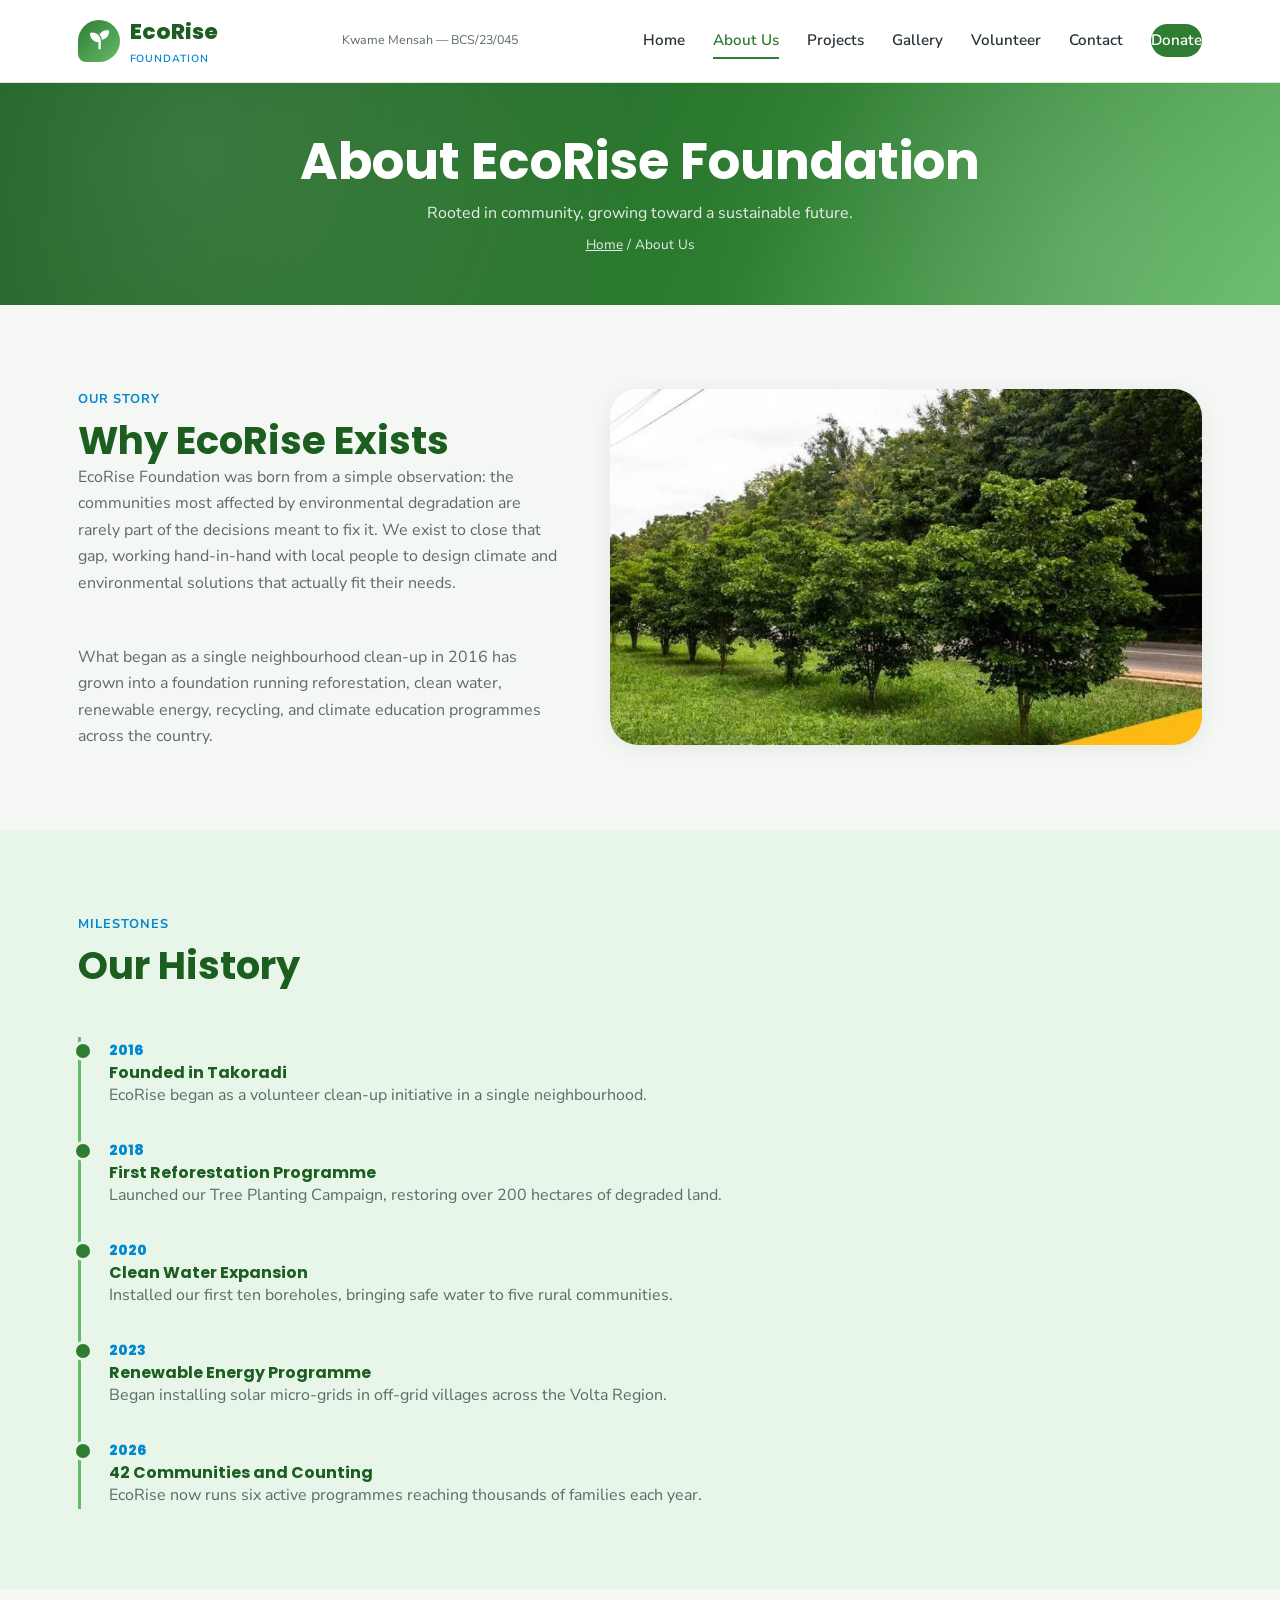
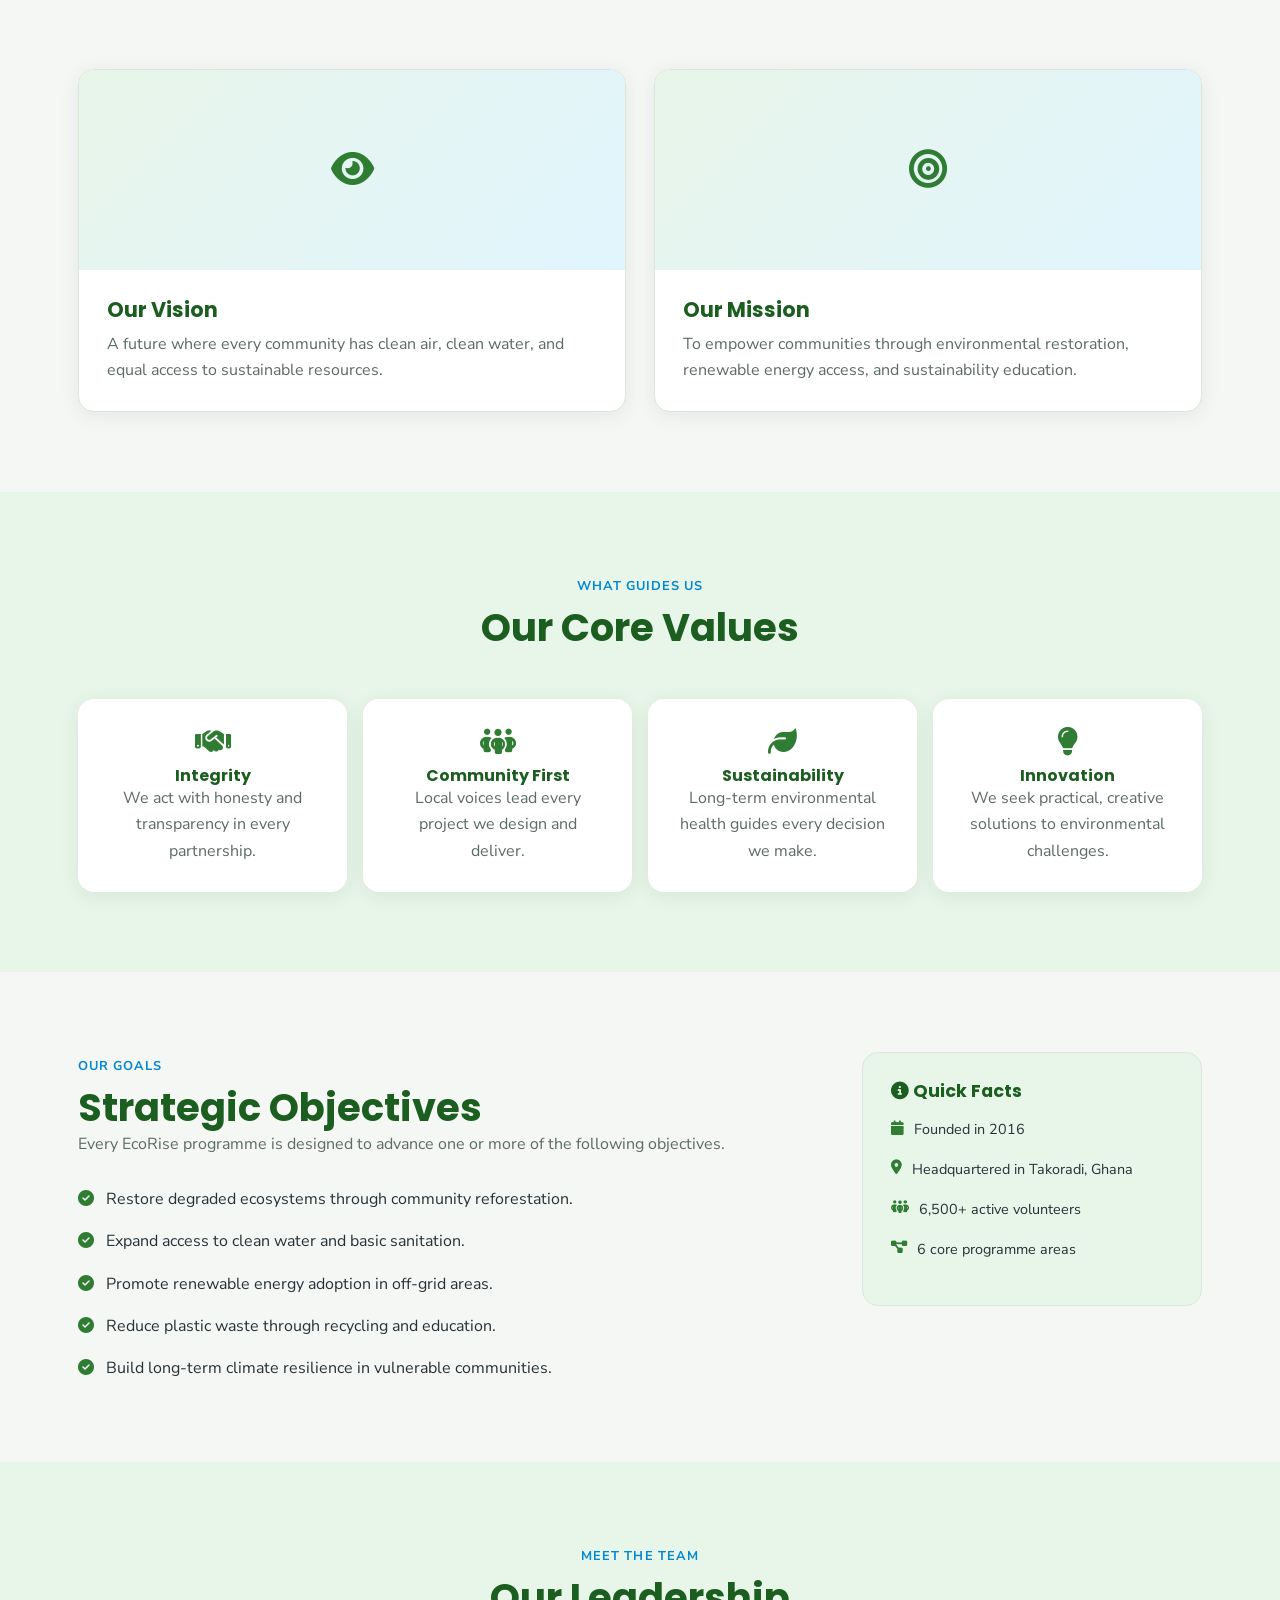
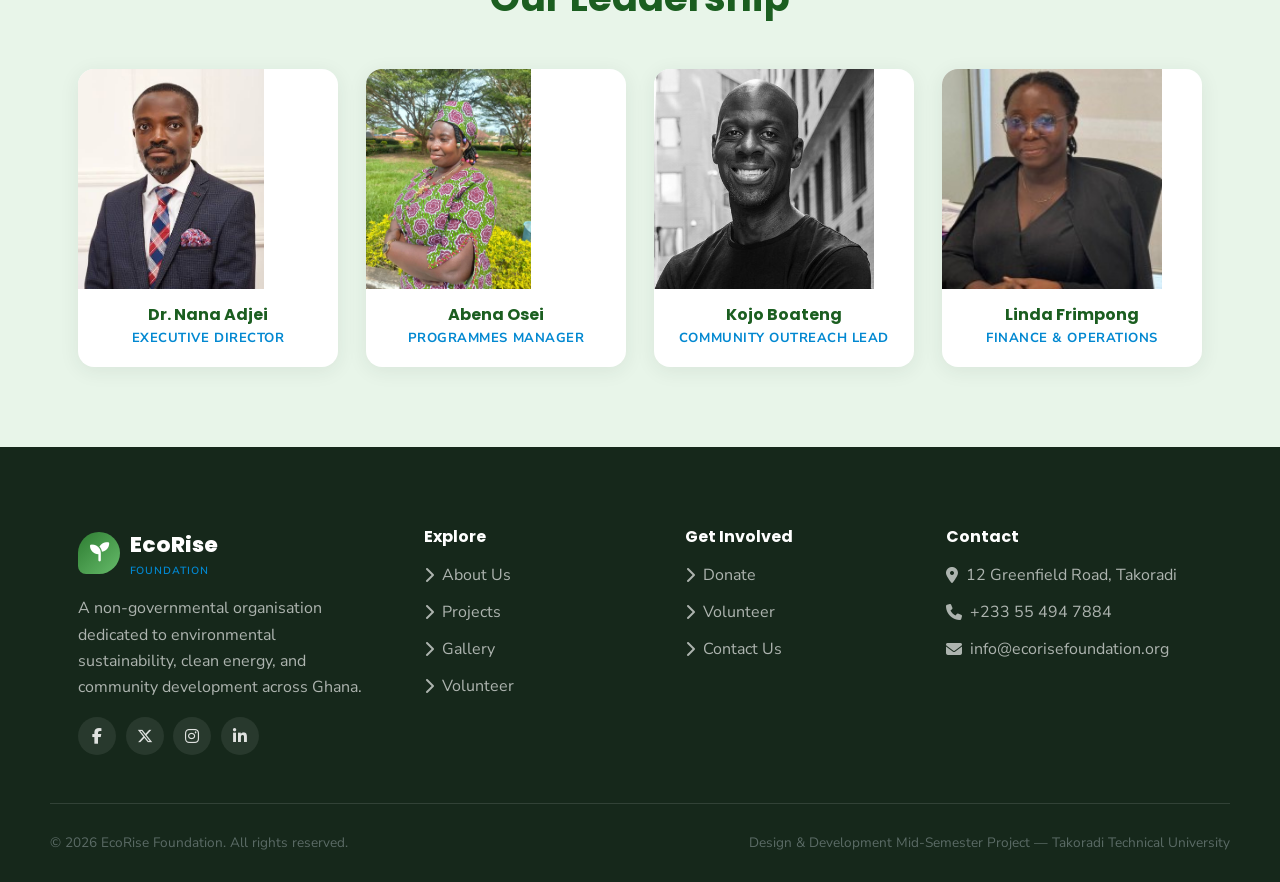
==== commit 56b0d827: "refactor: changed name comment to appear in nav bar" ====
--- a/about.html
+++ b/about.html
@@ -12,14 +12,15 @@
 </head>
 <body>
 
-<!-- Name: [Your Full Name]  |  Index Number: [Your Index Number] -->
-
 <header class="site-header">
   <nav class="navbar" aria-label="Primary navigation">
     <a href="index.html" class="brand">
       <span class="brand-icon"><i class="fa-solid fa-seedling"></i></span>
       <span>EcoRise <small>Foundation</small></span>
     </a>
+    <div class="container" style="padding: 0.4rem var(--space-md); font-size: 0.78rem; color: var(--color-text-muted); text-align: right;">
+      Kwame Mensah — BCS/23/045
+    </div>
     <ul class="nav-links">
       <li><a href="index.html">Home</a></li>
       <li><a href="about.html" class="active">About Us</a></li>
--- a/css/style.css
+++ b/css/style.css
@@ -1,9 +1,3 @@
-/* ==========================================================================
-   EcoRise Foundation — Stylesheet
-   Building a Greener Future Together
-   ========================================================================== */
-
-/* -------------------- Design Tokens -------------------- */
 :root {
   /* Brand colours */
   --color-primary: #2E7D32;
